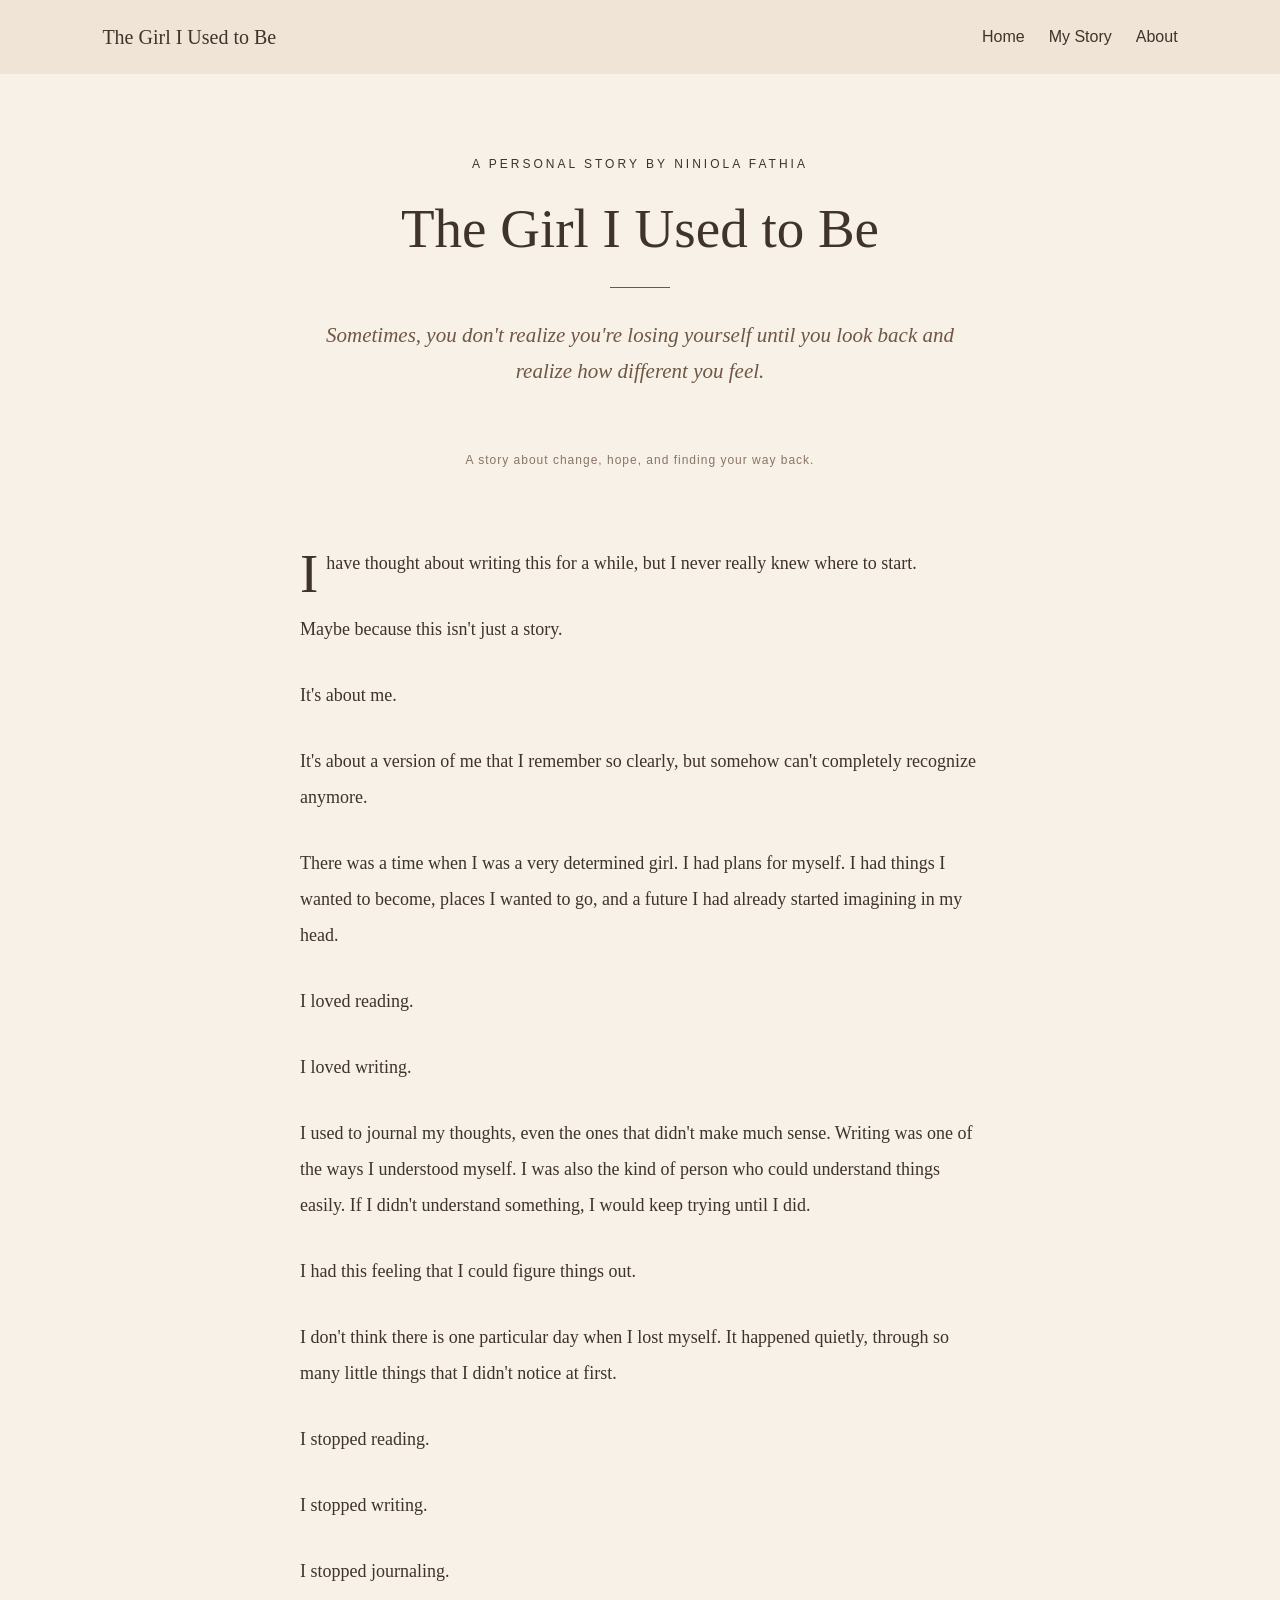
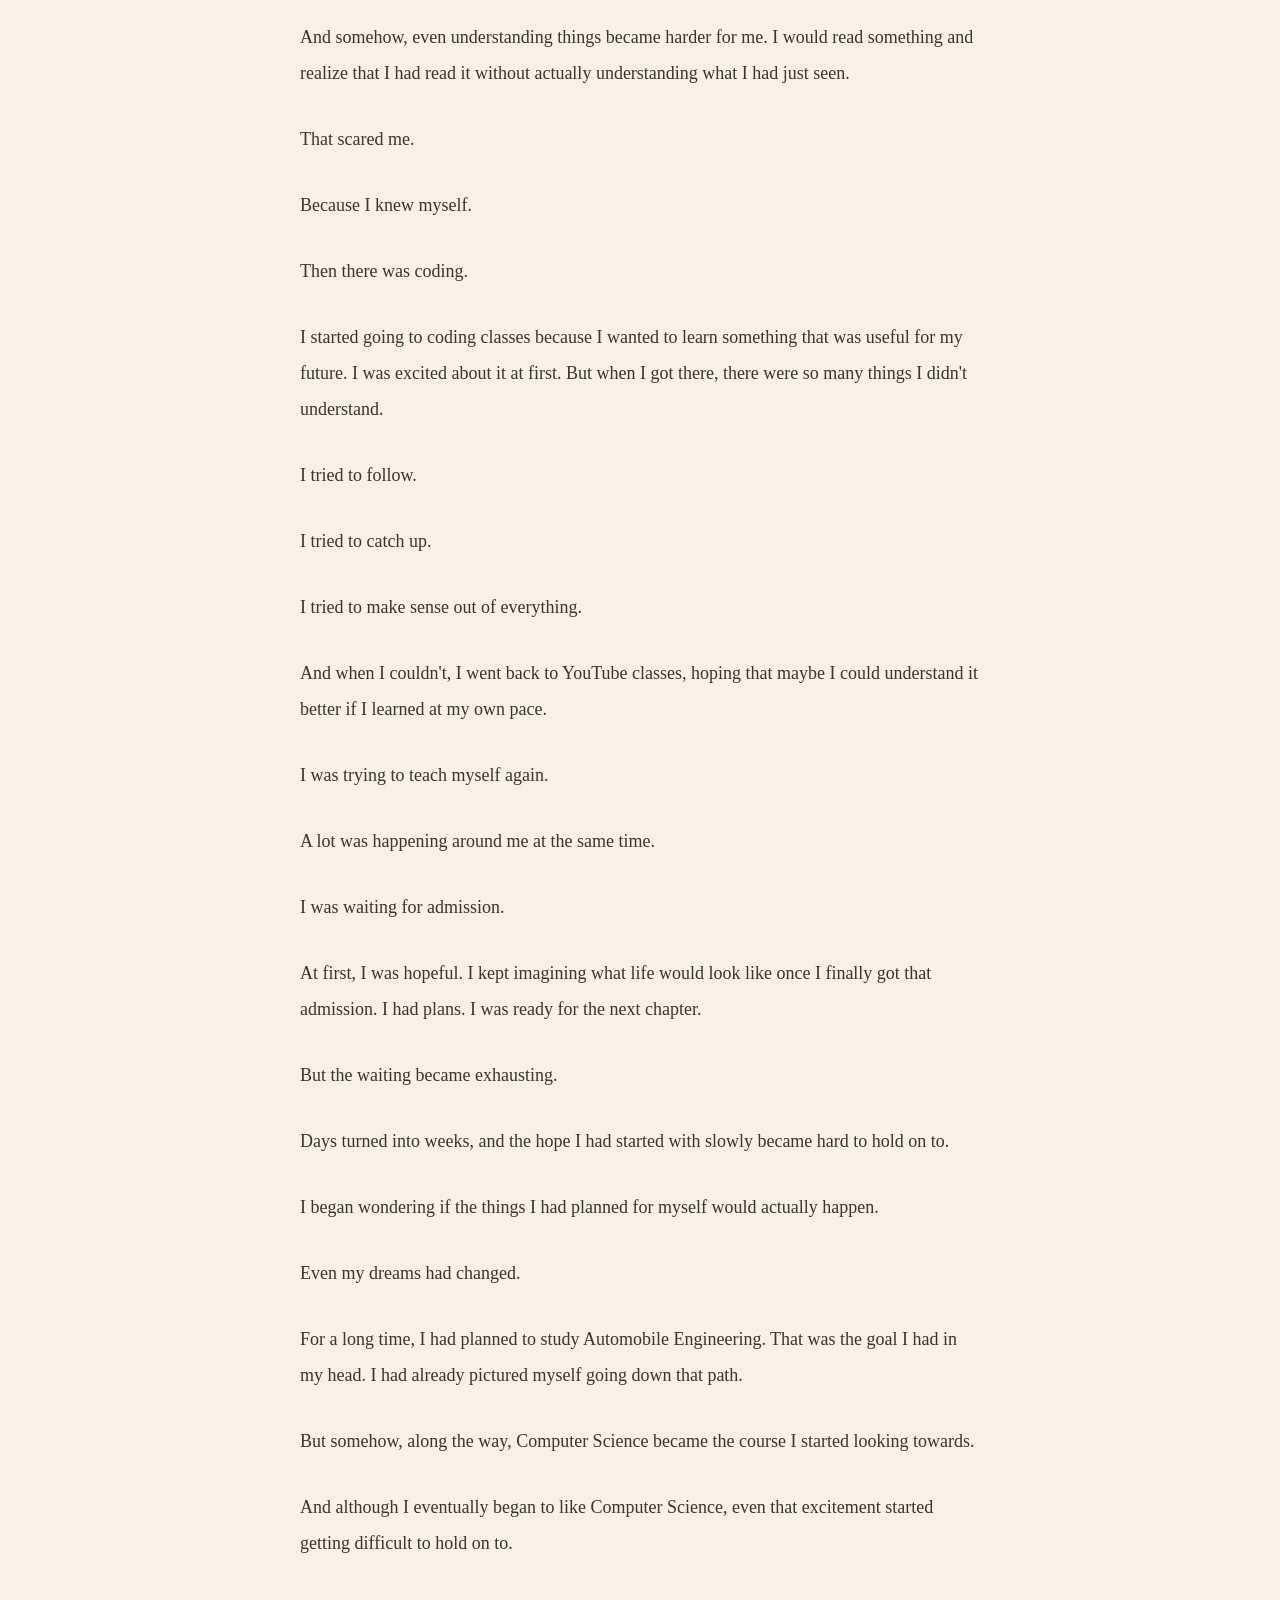
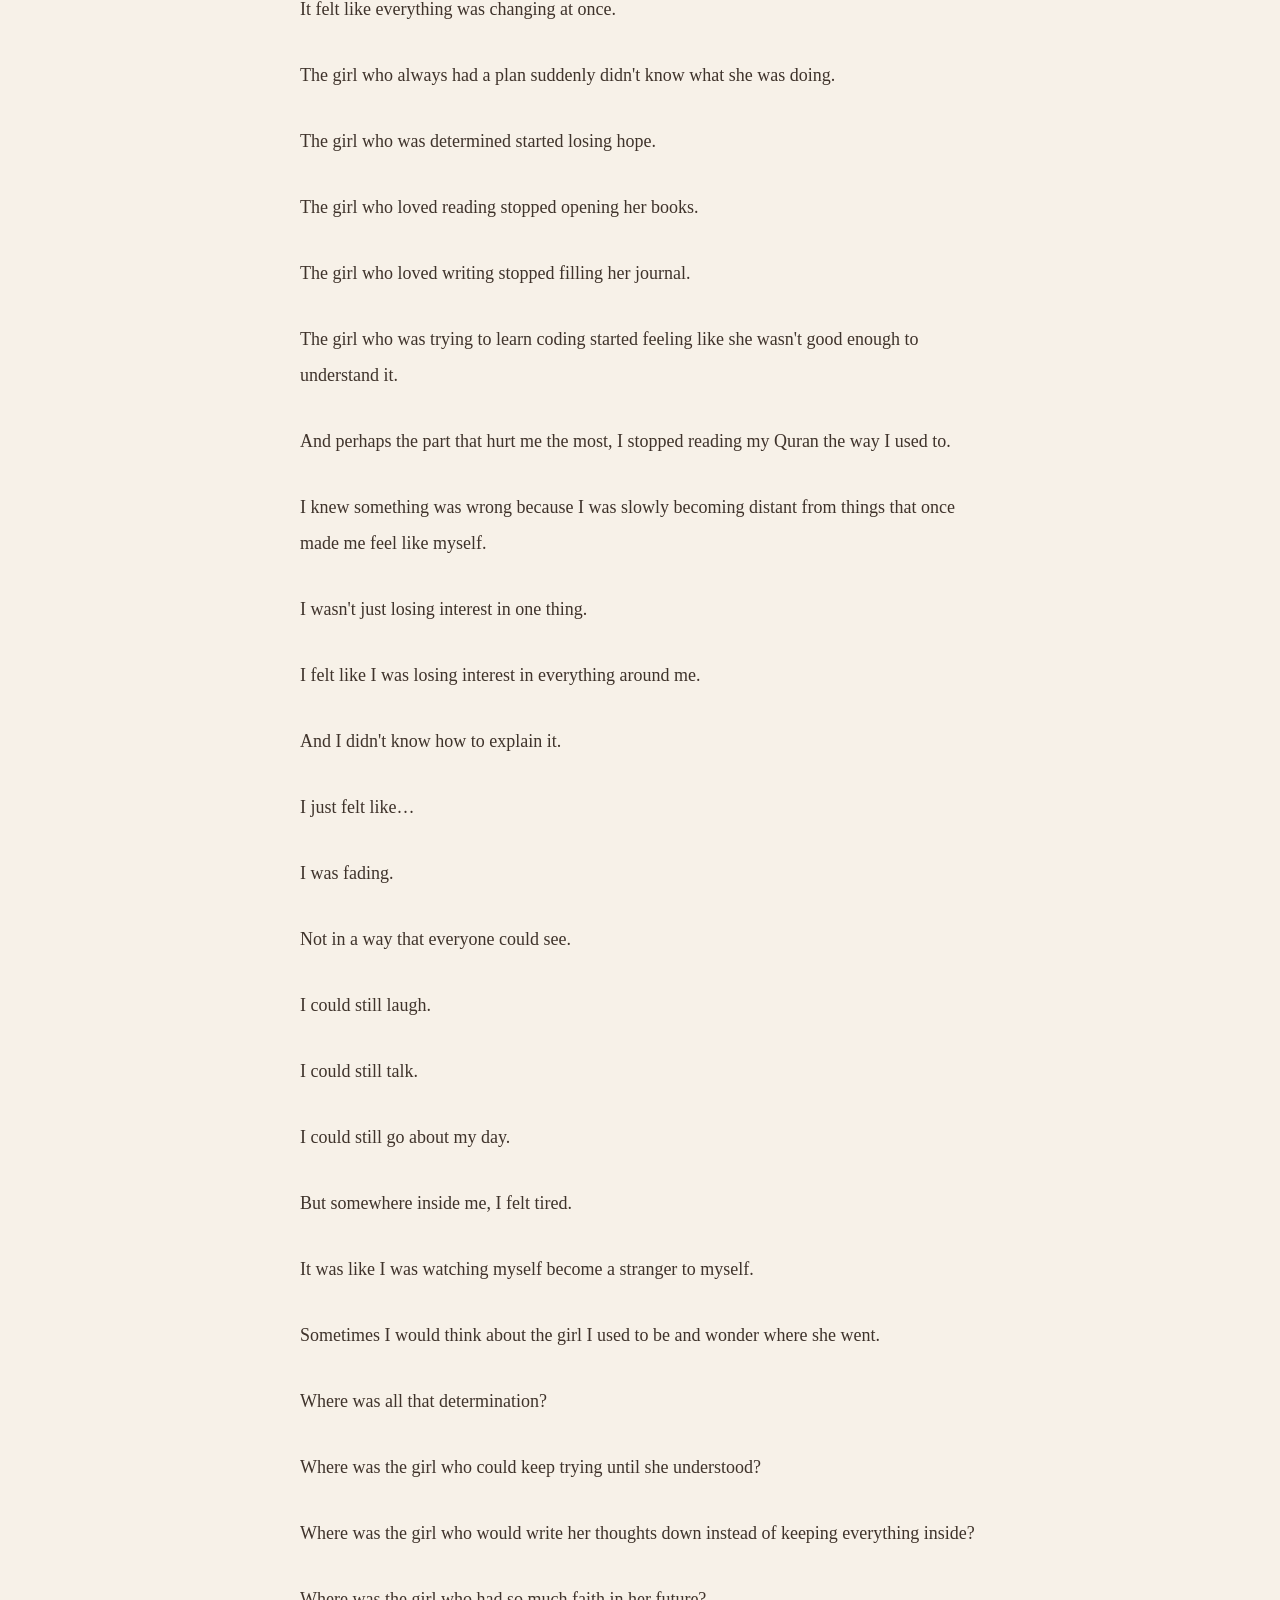
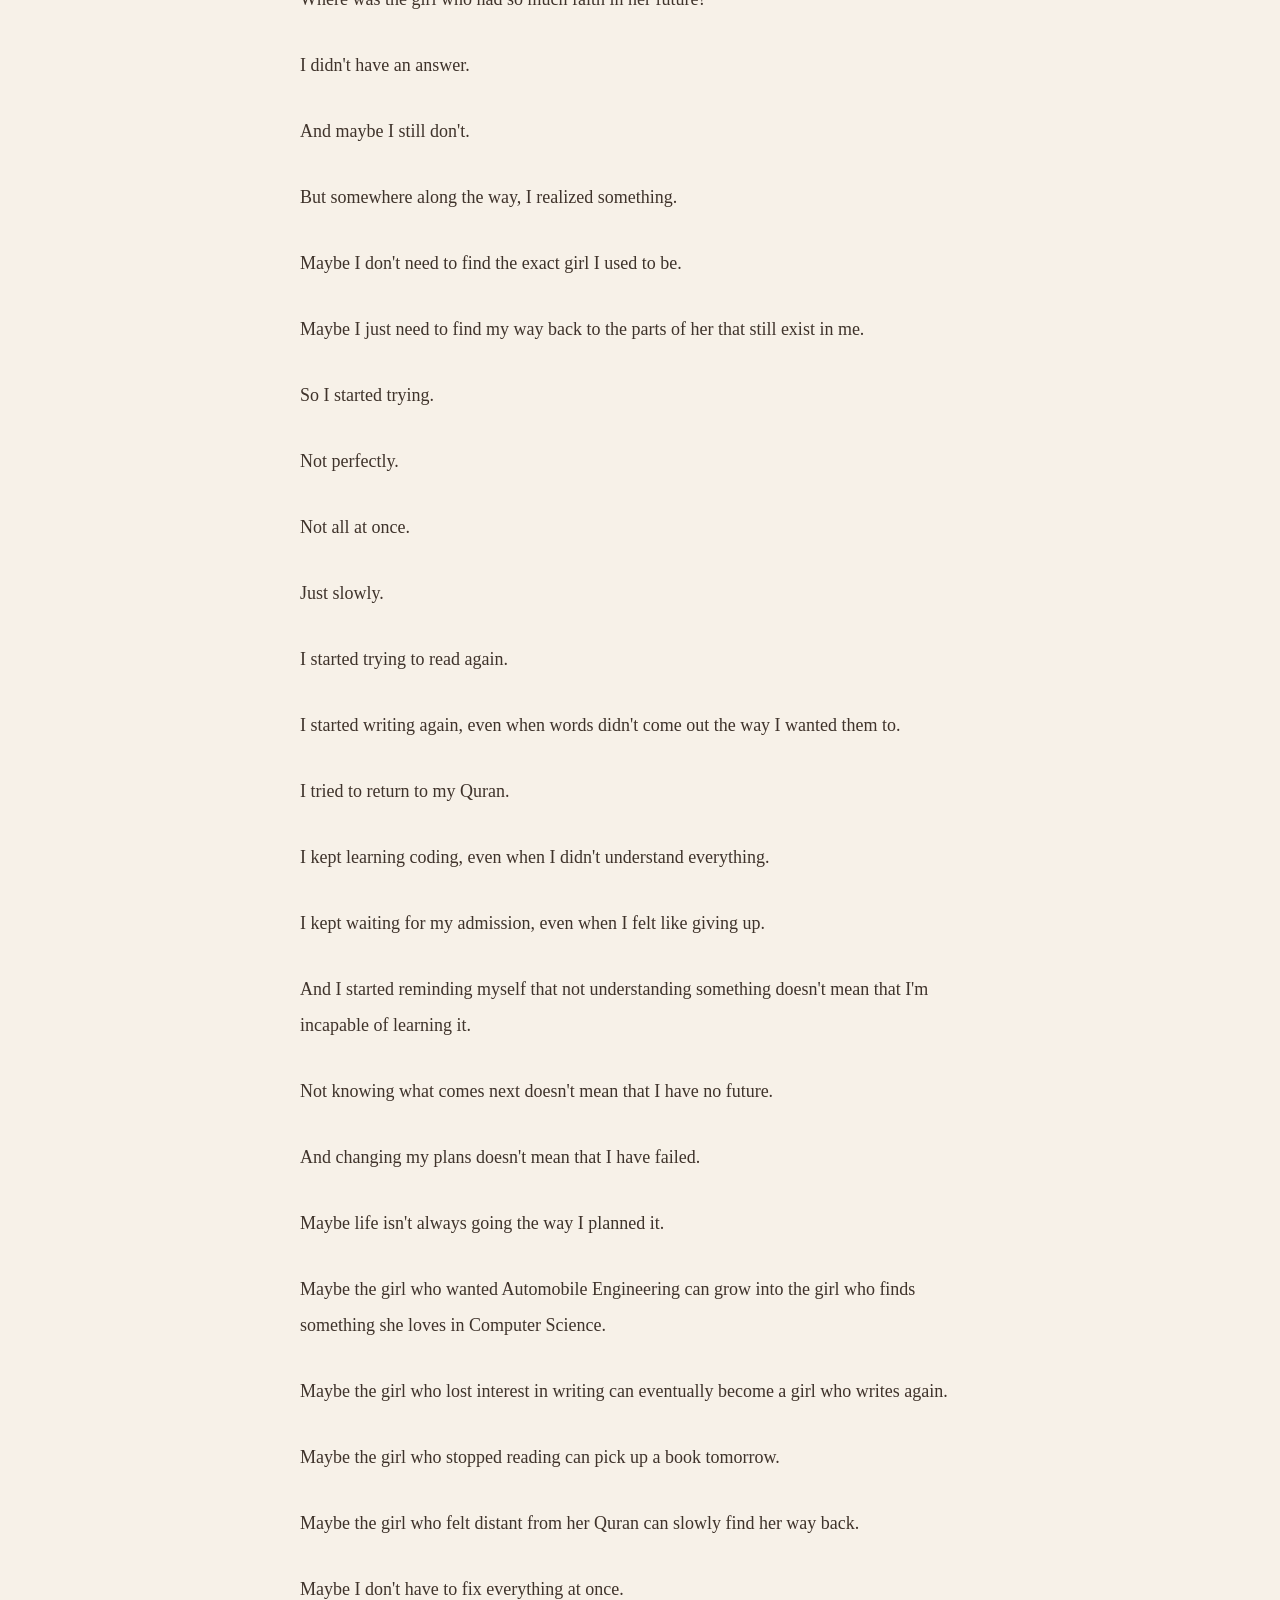
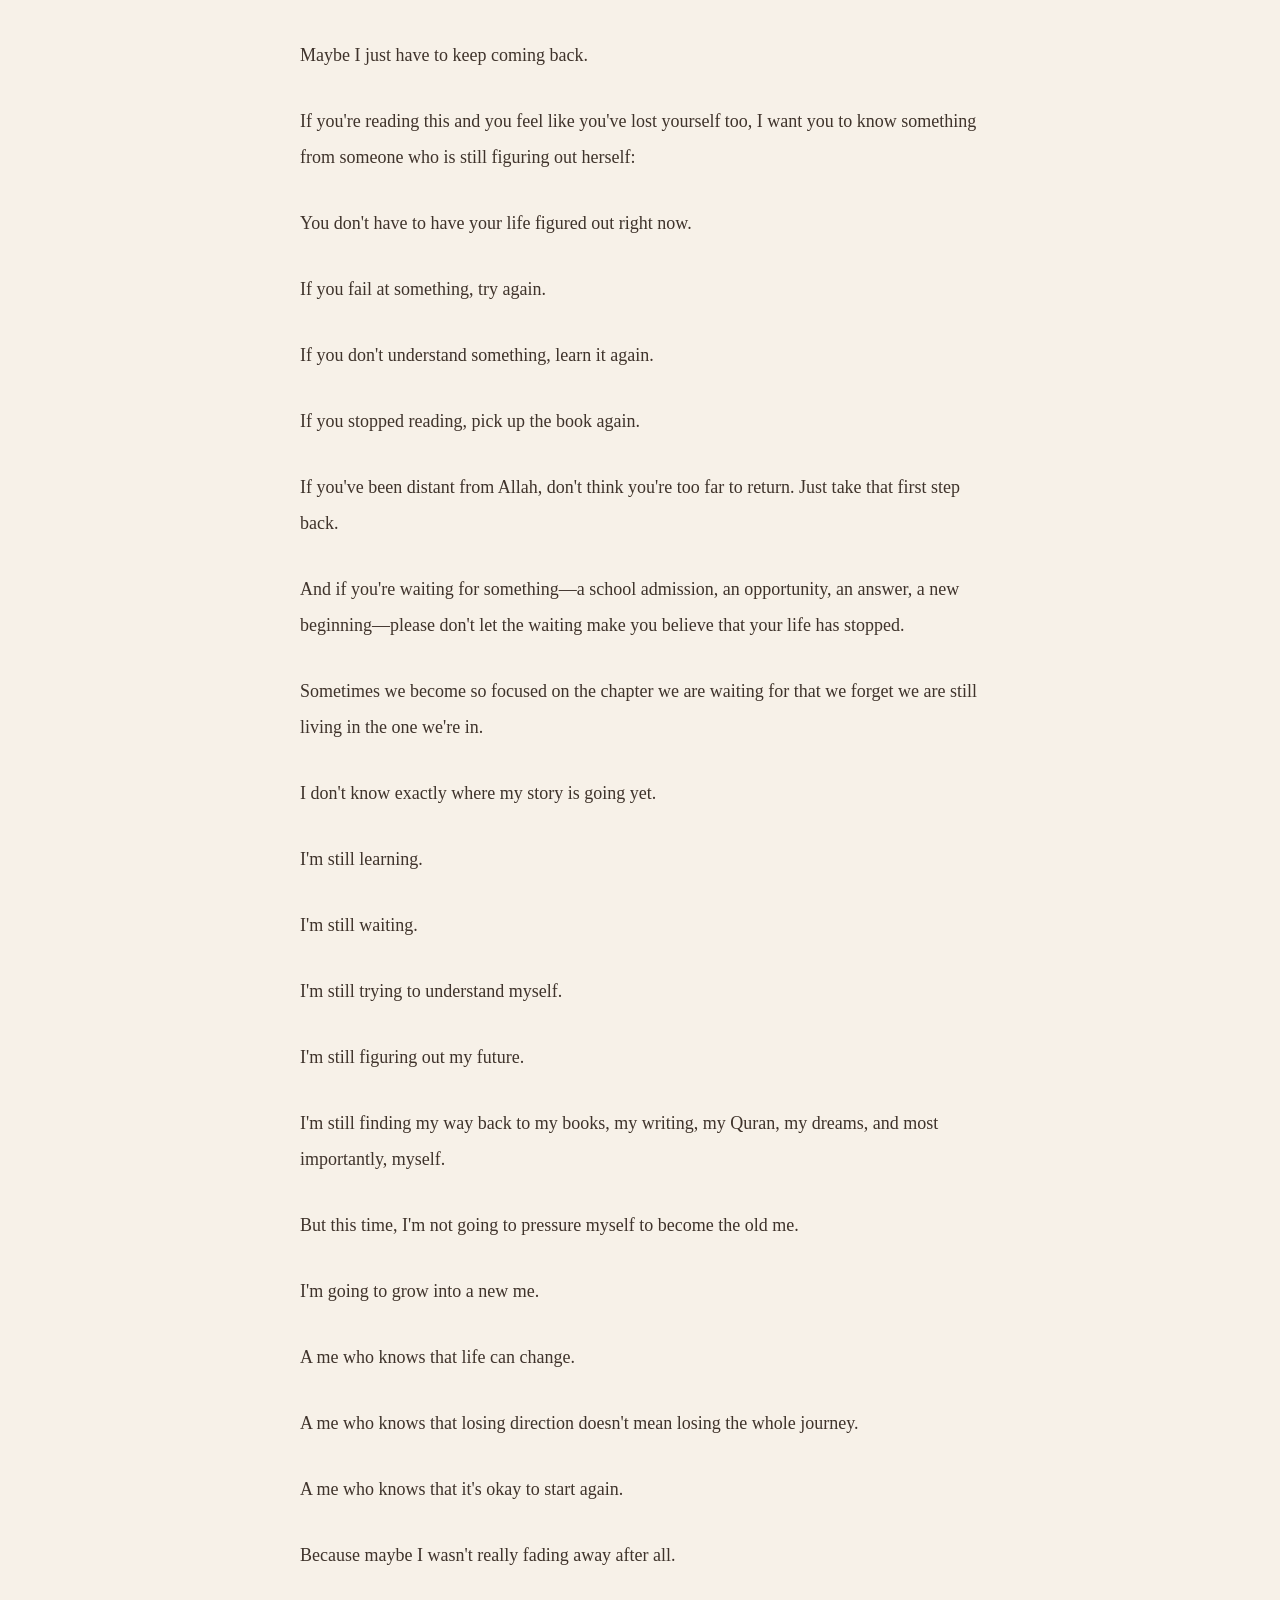
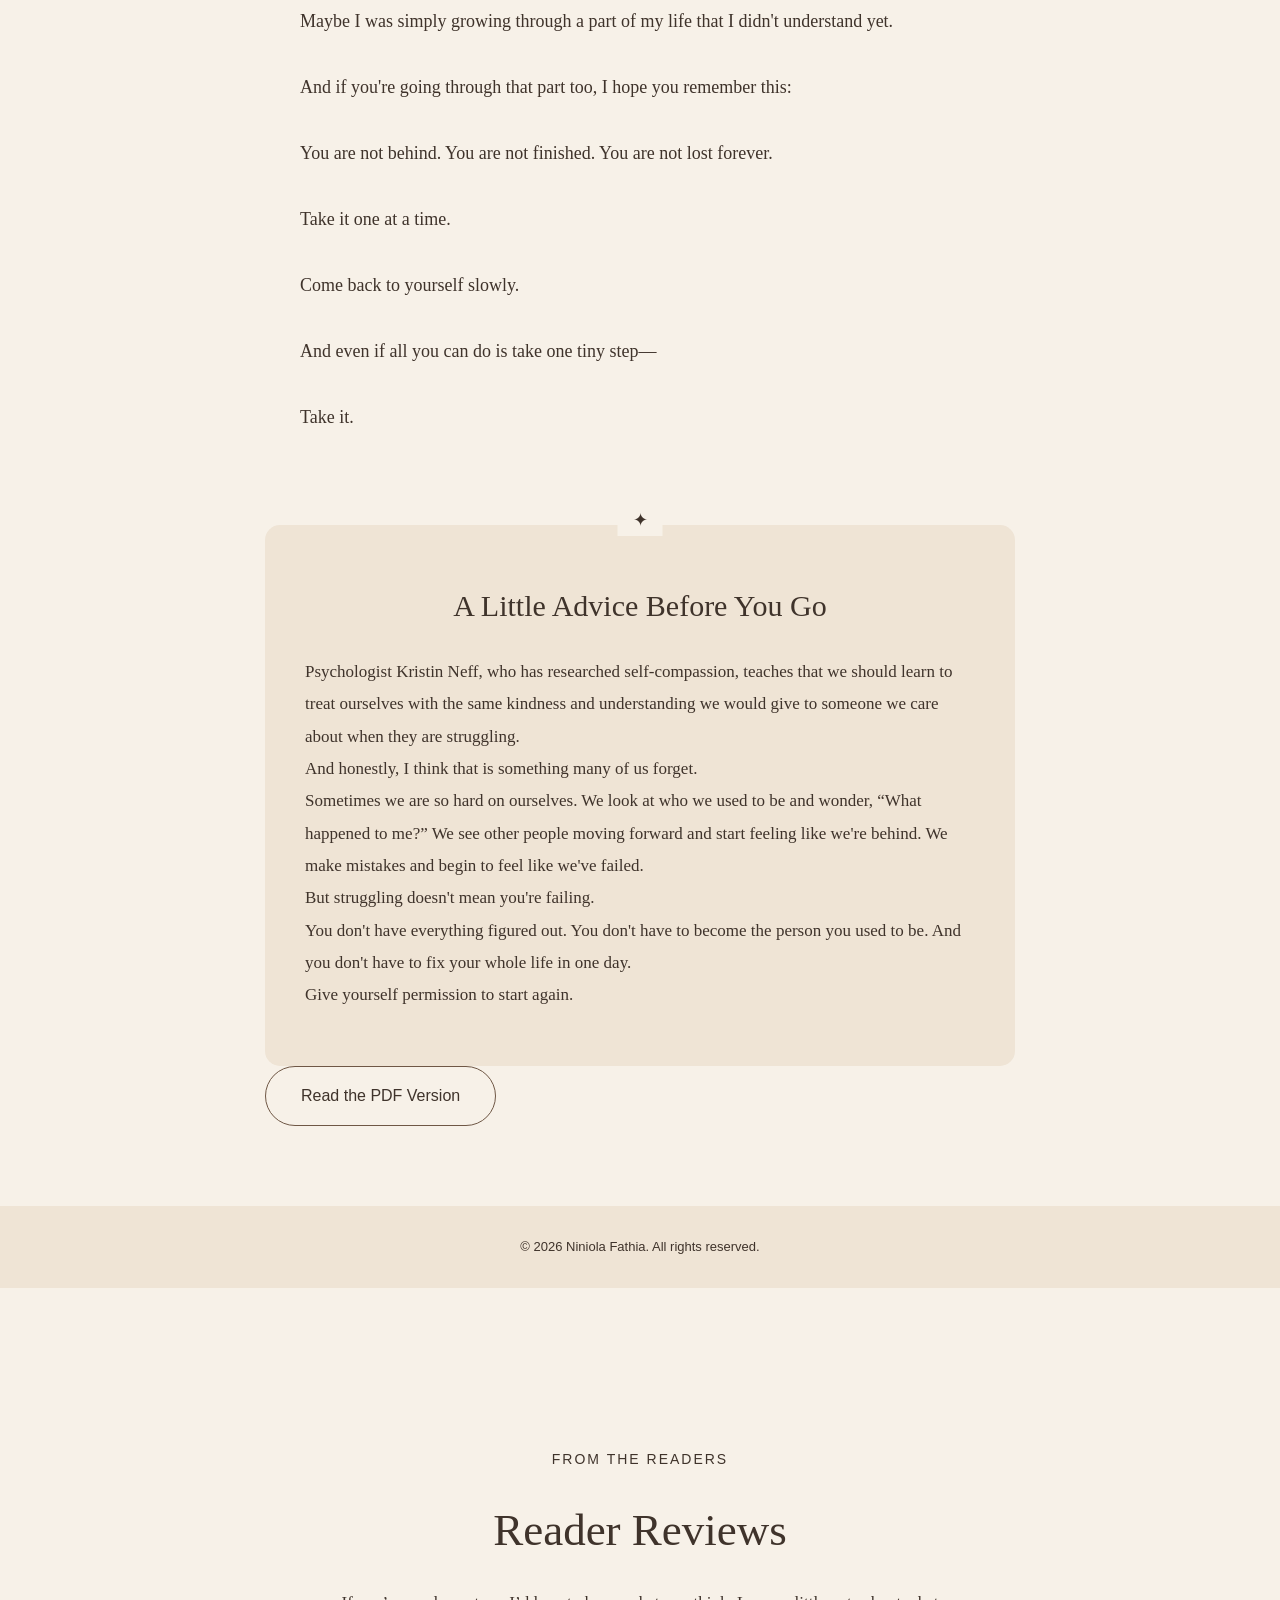
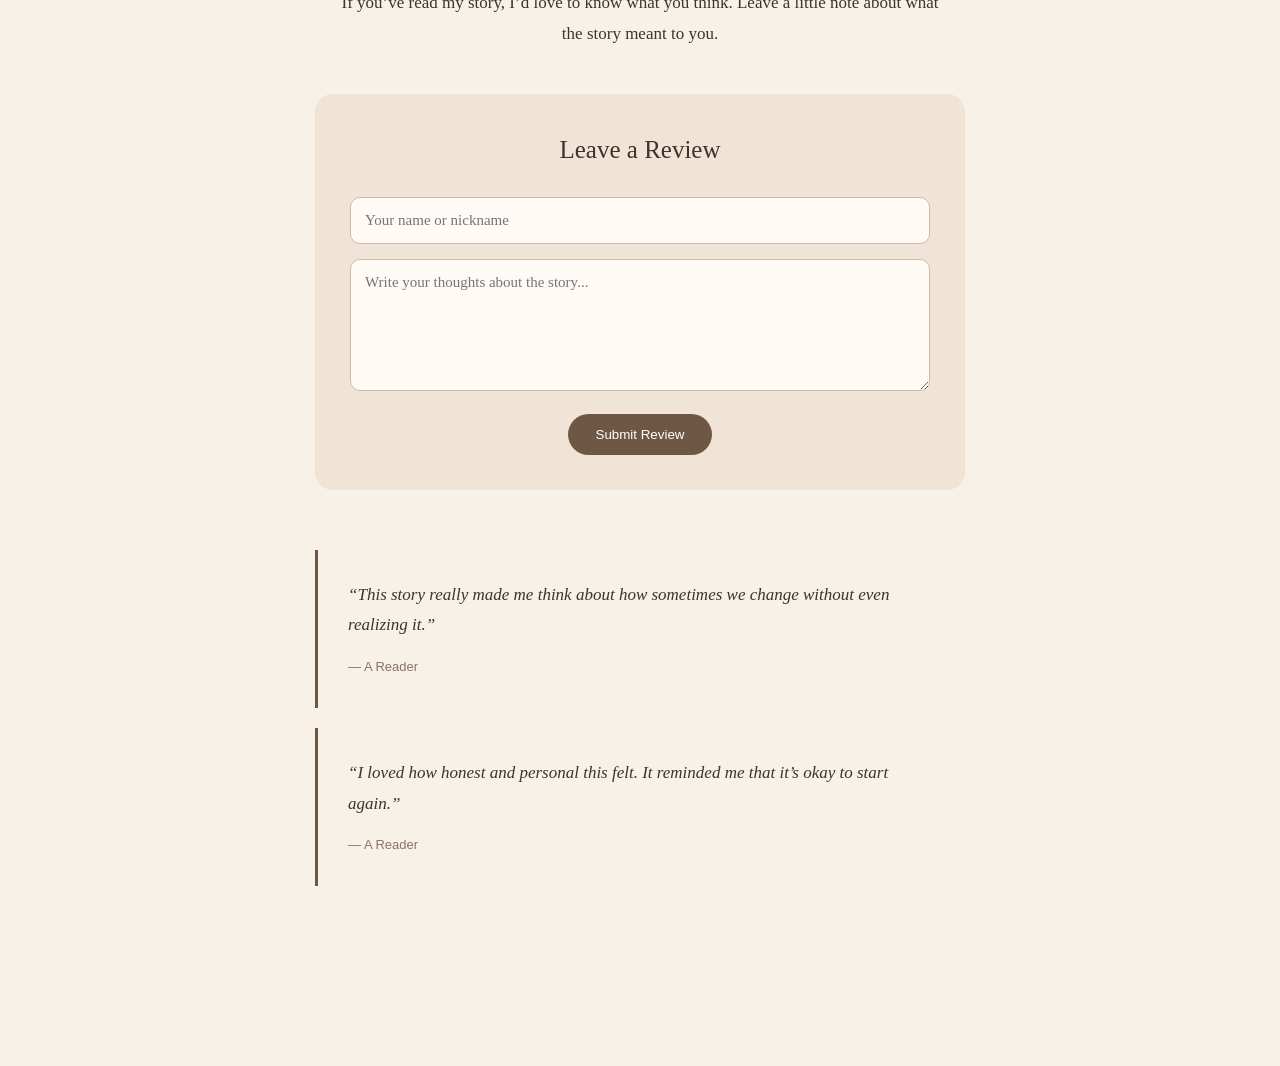
==== story.html @ 5fd6427c "Add files via upload" ====
<!DOCTYPE html>
<html lang="en">
<head>
    <meta charset="UTF-8">
    <meta name="viewport" content="width=device-width, initial-scale=1.0">

    <title>The Girl I Used to Be | Niniola Fathia</title>

    <link rel="stylesheet" href="style.css">
</head>

<body>

    <header>
        <nav>
            <h2>The Girl I Used to Be</h2>

            <div>
                <a href="index.html">Home</a>
                <a href="story.html">My Story</a>
                <a href="about.html">About</a>
            </div>
        </nav>
    </header>

    <main>

        <article class="story">

       <div class="story-header">

    <p class="small-text">A PERSONAL STORY BY NINIOLA FATHIA</p>

    <h1>The Girl I Used to Be</h1>

    <div class="story-line"></div>

    <p class="story-intro">
        Sometimes, you don't realize you're losing yourself
        until you look back and realize how different you feel.
    </p>

    <p class="reading-time">A story about change, hope, and finding your way back.</p>

</div>

            <!-- YOUR STORY WILL GO HERE -->
             <section class="story-content">

    <p>I have thought about writing this for a while, but I never really knew where to start.</p>

    <p>Maybe because this isn't just a story.</p>

    <p>It's about me.</p>

    <p>It's about a version of me that I remember so clearly, but somehow can't completely recognize anymore.</p>

    <p>There was a time when I was a very determined girl. I had plans for myself. I had things I wanted to become, places I wanted to go, and a future I had already started imagining in my head.</p>

    <p>I loved reading.</p>

    <p>I loved writing.</p>

    <p>I used to journal my thoughts, even the ones that didn't make much sense. Writing was one of the ways I understood myself. I was also the kind of person who could understand things easily. If I didn't understand something, I would keep trying until I did.</p>

    <p>I had this feeling that I could figure things out.</p>

    <p>I don't think there is one particular day when I lost myself. It happened quietly, through so many little things that I didn't notice at first.</p>

    <p>I stopped reading.</p>

    <p>I stopped writing.</p>

    <p>I stopped journaling.</p>

    <p>And somehow, even understanding things became harder for me. I would read something and realize that I had read it without actually understanding what I had just seen.</p>

    <p>That scared me.</p>

    <p>Because I knew myself.</p>

    <p>Then there was coding.</p>

    <p>I started going to coding classes because I wanted to learn something that was useful for my future. I was excited about it at first. But when I got there, there were so many things I didn't understand.</p>

    <p>I tried to follow.</p>

    <p>I tried to catch up.</p>

    <p>I tried to make sense out of everything.</p>

    <p>And when I couldn't, I went back to YouTube classes, hoping that maybe I could understand it better if I learned at my own pace.</p>

    <p>I was trying to teach myself again.</p>

    <p>A lot was happening around me at the same time.</p>

    <p>I was waiting for admission.</p>

    <p>At first, I was hopeful. I kept imagining what life would look like once I finally got that admission. I had plans. I was ready for the next chapter.</p>

    <p>But the waiting became exhausting.</p>

    <p>Days turned into weeks, and the hope I had started with slowly became hard to hold on to.</p>

    <p>I began wondering if the things I had planned for myself would actually happen.</p>

    <p>Even my dreams had changed.</p>

    <p>For a long time, I had planned to study Automobile Engineering. That was the goal I had in my head. I had already pictured myself going down that path.</p>

    <p>But somehow, along the way, Computer Science became the course I started looking towards.</p>

    <p>And although I eventually began to like Computer Science, even that excitement started getting difficult to hold on to.</p>

    <p>It felt like everything was changing at once.</p>

    <p>The girl who always had a plan suddenly didn't know what she was doing.</p>

    <p>The girl who was determined started losing hope.</p>

    <p>The girl who loved reading stopped opening her books.</p>

    <p>The girl who loved writing stopped filling her journal.</p>

    <p>The girl who was trying to learn coding started feeling like she wasn't good enough to understand it.</p>

    <p>And perhaps the part that hurt me the most, I stopped reading my Quran the way I used to.</p>

    <p>I knew something was wrong because I was slowly becoming distant from things that once made me feel like myself.</p>

    <p>I wasn't just losing interest in one thing.</p>

    <p>I felt like I was losing interest in everything around me.</p>

    <p>And I didn't know how to explain it.</p>

    <p>I just felt like…</p>

    <p>I was fading.</p>

    <p>Not in a way that everyone could see.</p>

    <p>I could still laugh.</p>

    <p>I could still talk.</p>

    <p>I could still go about my day.</p>

    <p>But somewhere inside me, I felt tired.</p>

    <p>It was like I was watching myself become a stranger to myself.</p>

    <p>Sometimes I would think about the girl I used to be and wonder where she went.</p>

    <p>Where was all that determination?</p>

    <p>Where was the girl who could keep trying until she understood?</p>

    <p>Where was the girl who would write her thoughts down instead of keeping everything inside?</p>

    <p>Where was the girl who had so much faith in her future?</p>

    <p>I didn't have an answer.</p>

    <p>And maybe I still don't.</p>

    <p>But somewhere along the way, I realized something.</p>

    <p>Maybe I don't need to find the exact girl I used to be.</p>

    <p>Maybe I just need to find my way back to the parts of her that still exist in me.</p>

    <p>So I started trying.</p>

    <p>Not perfectly.</p>

    <p>Not all at once.</p>

    <p>Just slowly.</p>

    <p>I started trying to read again.</p>

    <p>I started writing again, even when words didn't come out the way I wanted them to.</p>

    <p>I tried to return to my Quran.</p>

    <p>I kept learning coding, even when I didn't understand everything.</p>

    <p>I kept waiting for my admission, even when I felt like giving up.</p>

    <p>And I started reminding myself that not understanding something doesn't mean that I'm incapable of learning it.</p>

    <p>Not knowing what comes next doesn't mean that I have no future.</p>

    <p>And changing my plans doesn't mean that I have failed.</p>

    <p>Maybe life isn't always going the way I planned it.</p>

    <p>Maybe the girl who wanted Automobile Engineering can grow into the girl who finds something she loves in Computer Science.</p>

    <p>Maybe the girl who lost interest in writing can eventually become a girl who writes again.</p>

    <p>Maybe the girl who stopped reading can pick up a book tomorrow.</p>

    <p>Maybe the girl who felt distant from her Quran can slowly find her way back.</p>

    <p>Maybe I don't have to fix everything at once.</p>

    <p>Maybe I just have to keep coming back.</p>

    <p>If you're reading this and you feel like you've lost yourself too, I want you to know something from someone who is still figuring out herself:</p>

    <p>You don't have to have your life figured out right now.</p>

    <p>If you fail at something, try again.</p>

    <p>If you don't understand something, learn it again.</p>

    <p>If you stopped reading, pick up the book again.</p>

    <p>If you've been distant from Allah, don't think you're too far to return. Just take that first step back.</p>

    <p>And if you're waiting for something—a school admission, an opportunity, an answer, a new beginning—please don't let the waiting make you believe that your life has stopped.</p>

    <p>Sometimes we become so focused on the chapter we are waiting for that we forget we are still living in the one we're in.</p>

    <p>I don't know exactly where my story is going yet.</p>

    <p>I'm still learning.</p>

    <p>I'm still waiting.</p>

    <p>I'm still trying to understand myself.</p>

    <p>I'm still figuring out my future.</p>

    <p>I'm still finding my way back to my books, my writing, my Quran, my dreams, and most importantly, myself.</p>

    <p>But this time, I'm not going to pressure myself to become the old me.</p>

    <p>I'm going to grow into a new me.</p>

    <p>A me who knows that life can change.</p>

    <p>A me who knows that losing direction doesn't mean losing the whole journey.</p>

    <p>A me who knows that it's okay to start again.</p>

    <p>Because maybe I wasn't really fading away after all.</p>

    <p>Maybe I was simply growing through a part of my life that I didn't understand yet.</p>

    <p>And if you're going through that part too, I hope you remember this:</p>

    <p>You are not behind. You are not finished. You are not lost forever.</p>

    <p>Take it one at a time.</p>

    <p>Come back to yourself slowly.</p>

    <p>And even if all you can do is take one tiny step—</p>

    <p>Take it.</p>

</section>

<div class="story-ending">
    <h2>A Little Advice Before You Go</h2>

    <p>Psychologist Kristin Neff, who has researched self-compassion, teaches that we should learn to treat ourselves with the same kindness and understanding we would give to someone we care about when they are struggling.</p>

    <p>And honestly, I think that is something many of us forget.</p>

    <p>Sometimes we are so hard on ourselves. We look at who we used to be and wonder, “What happened to me?” We see other people moving forward and start feeling like we're behind. We make mistakes and begin to feel like we've failed.</p>

    <p>But struggling doesn't mean you're failing.</p>

    <p>You don't have everything figured out. You don't have to become the person you used to be. And you don't have to fix your whole life in one day.</p>

    <p>Give yourself permission to start again.</p>

</div>
<a href="The_Girl_I_Used_to_Be_Niniola_Fathia.pdf"
           class="begin-button"
           target="_blank">
            Read the PDF Version
        </a>
        </article>

    </main>

    <footer>
        <p>© 2026 Niniola Fathia. All rights reserved.</p>
    </footer>
<section class="reviews">
    <p class="small-text">FROM THE READERS</p>

    <h2>Reader Reviews</h2>

    <p class="reviews-intro">
        If you’ve read my story, I’d love to know what you think.
        Leave a little note about what the story meant to you.
    </p>

    <div class="review-form">
        <h3>Leave a Review</h3>

        <input
            type="text"
            placeholder="Your name or nickname"
            required
        >

        <textarea
            placeholder="Write your thoughts about the story..."
            rows="6"
            required
        ></textarea>

        <button type="submit">Submit Review</button>
    </div>

    <div class="review-list">

        <div class="review-card">
            <p class="review-text">
                “This story really made me think about how sometimes
                we change without even realizing it.”
            </p>
            <p class="review-name">— A Reader</p>
        </div>

        <div class="review-card">
            <p class="review-text">
                “I loved how honest and personal this felt.
                It reminded me that it’s okay to start again.”
            </p>
            <p class="review-name">— A Reader</p>
        </div>

    </div>
</section>
</body>
</html>
---- style.css ----
/* General page styling */

* {
    margin: 0;
    padding: 0;
    box-sizing: border-box;
}

body {
    font-family: Georgia, "Times New Roman", serif;
    background: #f7f1e8;
    color: #3f332b;
    line-height: 1.7;
}

/* Navigation */

header {
    background: #efe4d5;
    padding: 20px 8%;
}

nav {
    display: flex;
    justify-content: space-between;
    align-items: center;
    gap: 20px;
}

nav h2 {
    font-size: 20px;
    font-weight: normal;
}

nav a {
    color: #3f332b;
    text-decoration: none;
    margin-left: 20px;
    font-family: Arial, sans-serif;
}

nav a:hover {
    text-decoration: underline;
}

/* Hero section */

.hero {
    min-height: 75vh;
    display: flex;
    flex-direction: column;
    justify-content: center;
    align-items: center;
    text-align: center;
    padding: 60px 20px;
}

.small-text {
    font-family: Arial, sans-serif;
    font-size: 14px;
    letter-spacing: 2px;
    margin-bottom: 20px;
}

.hero h1 {
    font-size: clamp(45px, 8vw, 90px);
    font-weight: normal;
    line-height: 1.1;
    margin-bottom: 25px;
}

.intro {
    max-width: 600px;
    font-size: 20px;
    margin-bottom: 35px;
}

/* Read button */

.read-button {
    display: inline-block;
    background: #6f5745;
    color: white;
    padding: 14px 30px;
    border-radius: 30px;
    text-decoration: none;
    font-family: Arial, sans-serif;
    transition: 0.3s;
}

.read-button:hover {
    transform: translateY(-3px);
    background: #4f3d31;
}

/* Welcome section */

.welcome {
    max-width: 750px;
    margin: 0 auto;
    padding: 70px 25px;
    text-align: center;
}

.welcome h2 {
    font-size: 32px;
    font-weight: normal;
    margin-bottom: 25px;
}

.welcome p {
    margin-bottom: 20px;
    font-size: 17px;
}

/* Footer */

footer {
    text-align: center;
    padding: 30px;
    background: #efe4d5;
    font-family: Arial, sans-serif;
    font-size: 13px;
}

/* Mobile phone */

@media (max-width: 700px) {

    nav {
        flex-direction: column;
    }

    nav a {
        margin: 0 8px;
        font-size: 14px;
    }

    .hero {
        min-height: 70vh;
    }

    .hero h1 {
        font-size: 50px;
    }

    .intro {
        font-size: 17px;
    }
}
/* Story page */

.story {
    max-width: 800px;
    margin: 0 auto;
    padding: 80px 25px;
}

.story h1 {
    text-align: center;
    font-size: 55px;
    font-weight: normal;
    line-height: 1.2;
    margin: 20px 0 30px;
}

.story > .small-text {
    text-align: center;
}

.story-intro {
    max-width: 650px;
    margin: 0 auto 60px;
    text-align: center;
    font-size: 21px;
    font-style: italic;
    color: #6f5745;
}

.story-content {
    max-width: 700px;
    margin: 0 auto;
}

.story-content p {
    font-size: 18px;
    line-height: 2;
    margin-bottom: 28px;
}

.story-ending {
    margin-top: 70px;
    padding: 45px 35px;
    background: #efe4d5;
    border-radius: 15px;
}

.story-ending h2 {
    font-size: 30px;
    font-weight: normal;
    margin-bottom: 25px;
}

.story-ending p {
    font-size: 17px;
    line-height: 1.9;
}

/* Story page on smaller screens */

@media (max-width: 700px) {

    .story {
        padding: 55px 20px;
    }

    .story h1 {
        font-size: 42px;
    }

    .story-intro {
        font-size: 18px;
        margin-bottom: 45px;
    }

    .story-content p {
        font-size: 17px;
        line-height: 1.9;
    }

    .story-ending {
        padding: 30px 25px;
    }
}
/* Published-story details */

.story-header {
    text-align: center;
    margin-bottom: 75px;
}

.story-header .small-text {
    margin-bottom: 22px;
    letter-spacing: 3px;
    font-size: 12px;
}

.story-header h1 {
    margin-bottom: 25px;
}

.story-line {
    width: 60px;
    height: 1px;
    background: #6f5745;
    margin: 0 auto 30px;
}

.reading-time {
    font-family: Arial, sans-serif;
    font-size: 12px;
    letter-spacing: 1px;
    color: #8a7565;
    margin-top: 25px;
}

/* Make the first paragraph feel like the beginning of a real story */

.story-content p:first-child::first-letter {
    font-size: 55px;
    float: left;
    line-height: 0.8;
    padding-right: 8px;
    padding-top: 7px;
}

/* Give important short lines more breathing room */

.story-content p {
    margin-bottom: 30px;
}

/* Elegant divider before the advice section */

.story-ending {
    position: relative;
    margin-top: 90px;
    padding: 55px 40px;
}

.story-ending::before {
    content: "✦";
    position: absolute;
    top: -20px;
    left: 50%;
    transform: translateX(-50%);
    background: #f7f1e8;
    padding: 0 15px;
    font-size: 18px;
}

.story-ending h2 {
    text-align: center;
}

/* Improve the reading width */

.story-content {
    max-width: 680px;
}

/* Mobile adjustment */

@media (max-width: 700px) {

    .story-header {
        margin-bottom: 55px;
    }

    .story-header h1 {
        font-size: 42px;
    }

    .story-ending {
        padding: 40px 25px;
    }
}
/* Book cover */

.book-cover {
    min-height: 85vh;
    display: flex;
    flex-direction: column;
    justify-content: center;
    align-items: center;
    text-align: center;
    padding: 60px 25px;
    position: relative;
}

.cover-label {
    font-family: Arial, sans-serif;
    font-size: 12px;
    letter-spacing: 4px;
    margin-bottom: 30px;
}

.book-cover h1 {
    max-width: 900px;
    font-size: clamp(55px, 9vw, 105px);
    font-weight: normal;
    line-height: 1;
    margin-bottom: 30px;
}

.cover-line {
    width: 70px;
    height: 1px;
    background: #6f5745;
    margin-bottom: 25px;
}

.cover-author {
    font-family: Arial, sans-serif;
    font-size: 15px;
    letter-spacing: 2px;
}

.cover-quote {
    max-width: 500px;
    margin: 55px 0 35px;
    font-size: 19px;
    font-style: italic;
    color: #6f5745;
}

.begin-button {
    display: inline-block;
    padding: 15px 35px;
    border: 1px solid #6f5745;
    border-radius: 30px;
    color: #3f332b;
    text-decoration: none;
    font-family: Arial, sans-serif;
    transition: 0.3s;
}

.begin-button:hover {
    background: #6f5745;
    color: white;
    transform: translateY(-3px);
}

/* Mobile cover */

@media (max-width: 700px) {

    .book-cover {
        min-height: 80vh;
    }

    .book-cover h1 {
        font-size: 55px;
    }

    .cover-quote {
        font-size: 17px;
        margin-top: 45px;
    }
}
/* About page */

.about-page {
    max-width: 750px;
    min-height: 75vh;
    margin: 0 auto;
    padding: 90px 25px;
    text-align: center;
}

.about-page h1 {
    font-size: 60px;
    font-weight: normal;
    margin: 20px 0;
}

.about-line {
    width: 60px;
    height: 1px;
    background: #6f5745;
    margin: 0 auto 45px;
}

.about-text {
    max-width: 650px;
    margin: 0 auto 45px;
    text-align: left;
}

.about-text p {
    font-size: 18px;
    line-height: 2;
    margin-bottom: 25px;
}

@media (max-width: 700px) {

    .about-page {
        padding: 60px 20px;
    }

    .about-page h1 {
        font-size: 45px;
    }

    .about-text p {
        font-size: 17px;
    }
}
/* Soft entrance animation for the About page */
.about-page {
    animation: softAppear 1.2s ease-out;
}

@keyframes softAppear {
    from {
        opacity: 0;
        transform: scale(0.96);
    }

    to {
        opacity: 1;
        transform: scale(1);
    }
}
/* Soft entrance animation for the story */
.story {
    animation: storyAppear 1.2s ease-out;
}

@keyframes storyAppear {
    from {
        opacity: 0;
        transform: translateY(20px) scale(0.98);
    }

    to {
        opacity: 1;
        transform: translateY(0) scale(1);
    }
}
.reviews {
    max-width: 800px;
    margin: 90px auto;
    padding: 70px 25px;
    text-align: center;
}

.reviews h2 {
    font-size: 45px;
    font-weight: normal;
    margin: 15px 0 20px;
}

.reviews-intro {
    max-width: 600px;
    margin: 0 auto 45px;
    font-size: 17px;
    line-height: 1.8;
}

.review-form {
    max-width: 650px;
    margin: 0 auto 60px;
    padding: 35px;
    background: #efe4d5;
    border-radius: 18px;
}

.review-form h3 {
    font-size: 25px;
    font-weight: normal;
    margin-bottom: 25px;
}

.review-form input,
.review-form textarea {
    width: 100%;
    border: 1px solid #cdbbaa;
    border-radius: 10px;
    padding: 14px;
    margin-bottom: 15px;
    font-family: Georgia, "Times New Roman", serif;
    font-size: 15px;
    background: #fffaf5;
    color: #3f332b;
}

.review-form textarea {
    resize: vertical;
}

.review-form button {
    border: none;
    background: #6f5745;
    color: white;
    padding: 13px 28px;
    border-radius: 25px;
    cursor: pointer;
    font-family: Arial, sans-serif;
}

.review-form button:hover {
    background: #4f3d31;
}

.review-list {
    max-width: 650px;
    margin: 0 auto;
}

.review-card {
    text-align: left;
    padding: 30px;
    margin-bottom: 20px;
    background: #f7f1e8;
    border-left: 3px solid #6f5745;
}

.review-text {
    font-size: 17px;
    line-height: 1.8;
    font-style: italic;
    margin-bottom: 15px;
}

.review-name {
    font-family: Arial, sans-serif;
    font-size: 13px;
    color: #8a7565;
}

@media (max-width: 700px) {
    .reviews {
        padding: 55px 20px;
        margin: 60px auto;
    }

    .reviews h2 {
        font-size: 38px;
    }

    .review-form {
        padding: 25px;
    }
}
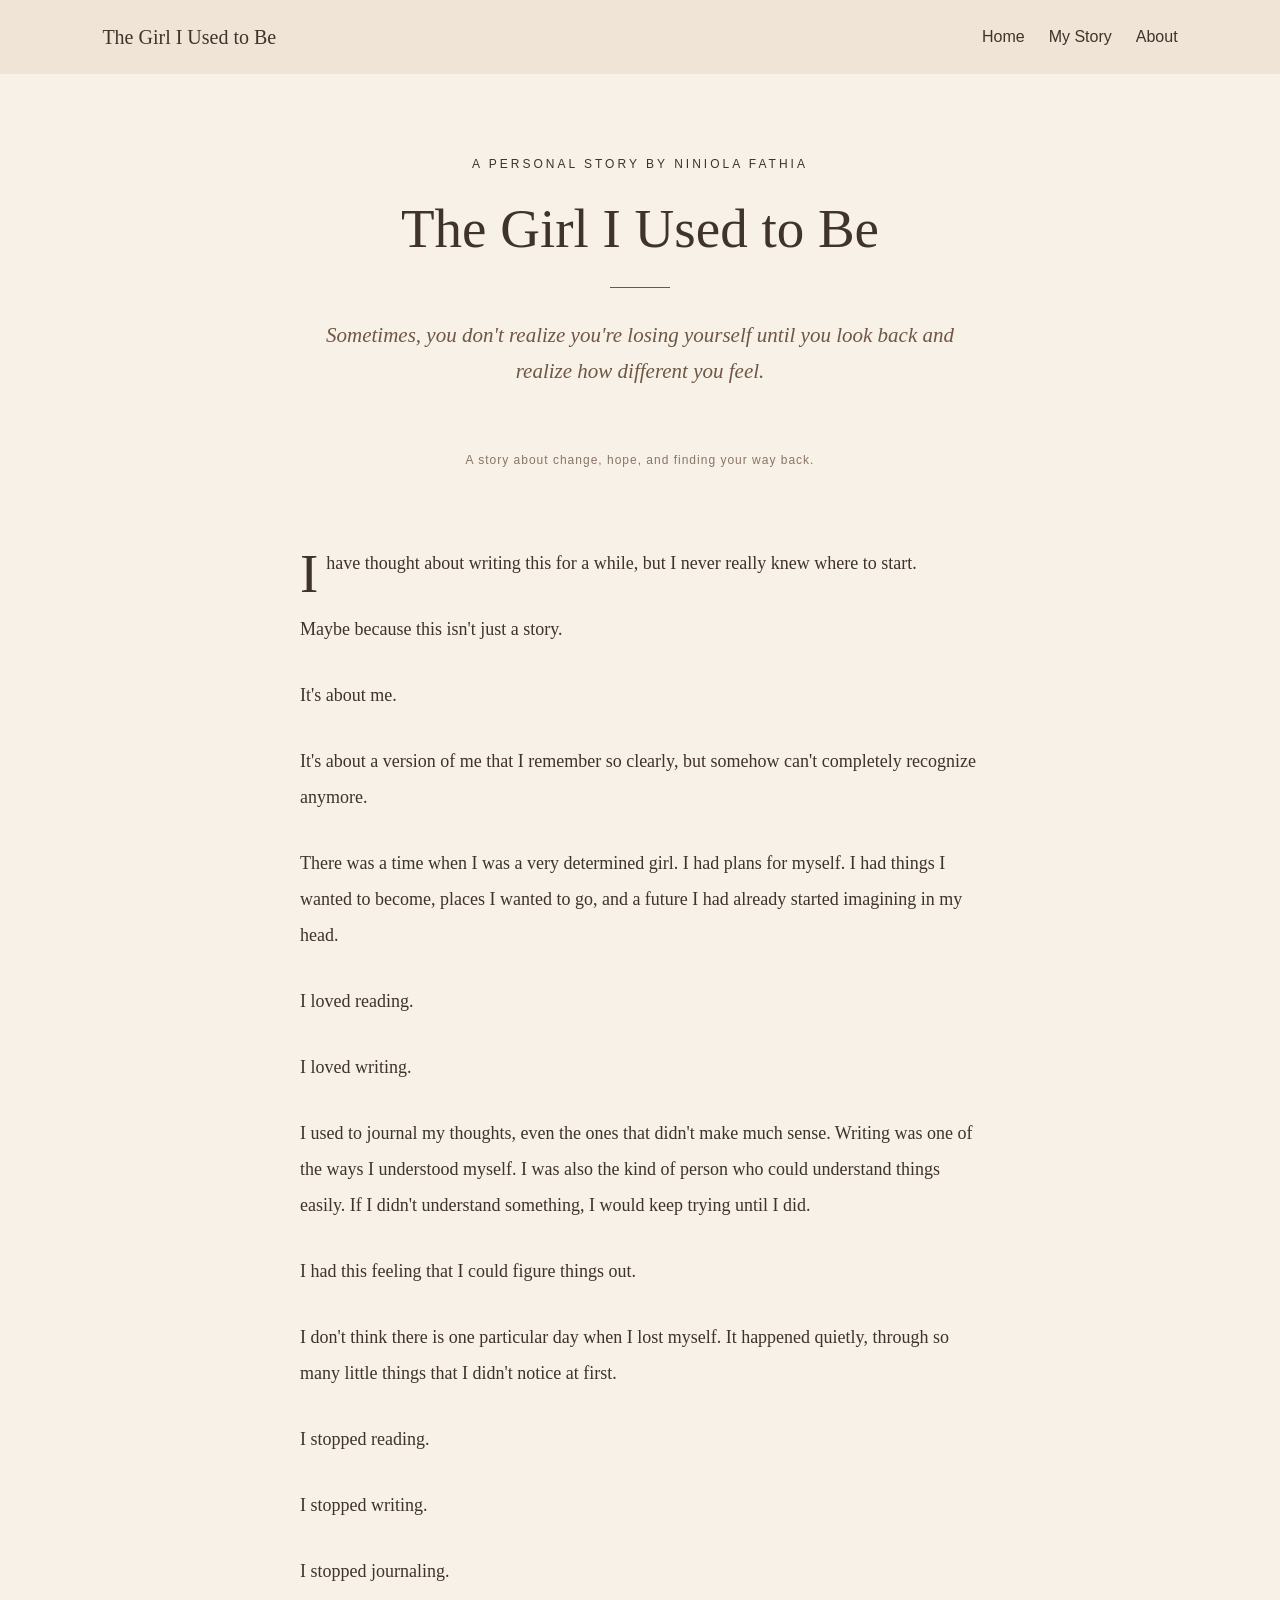
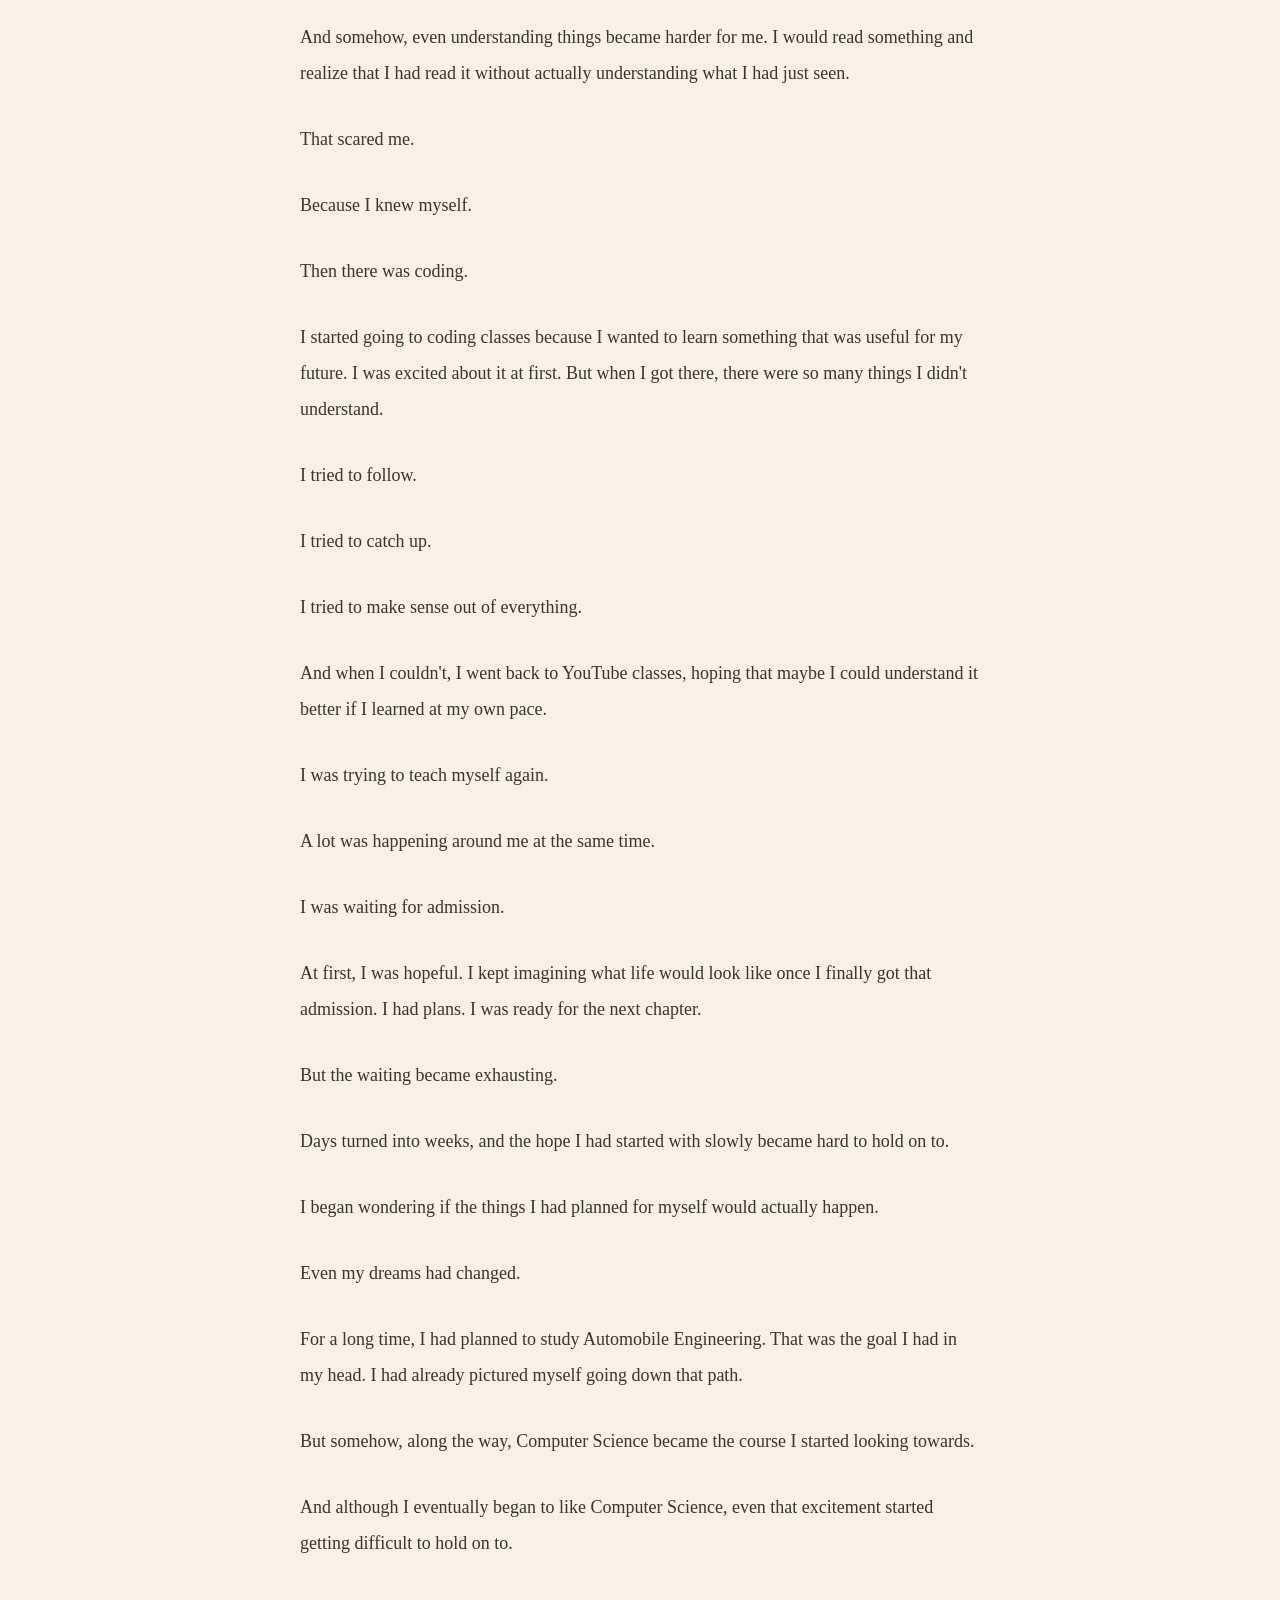
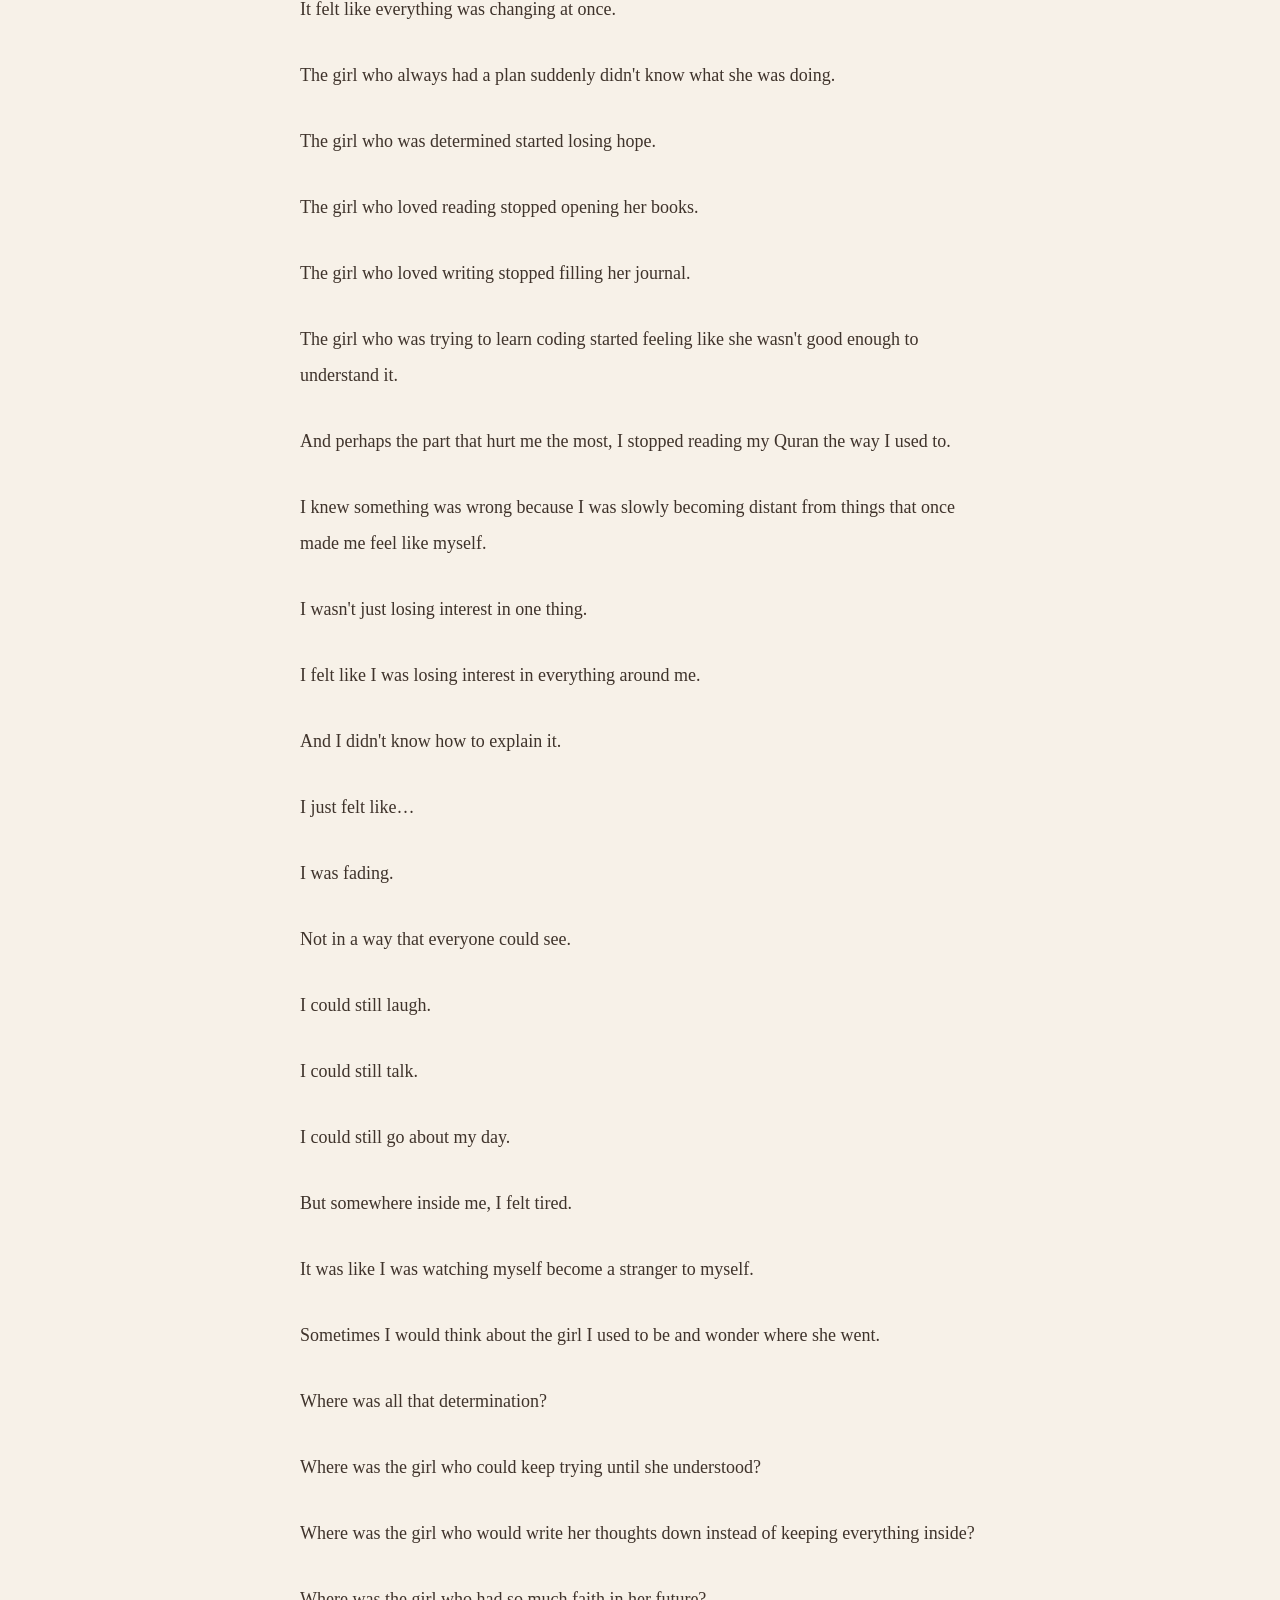
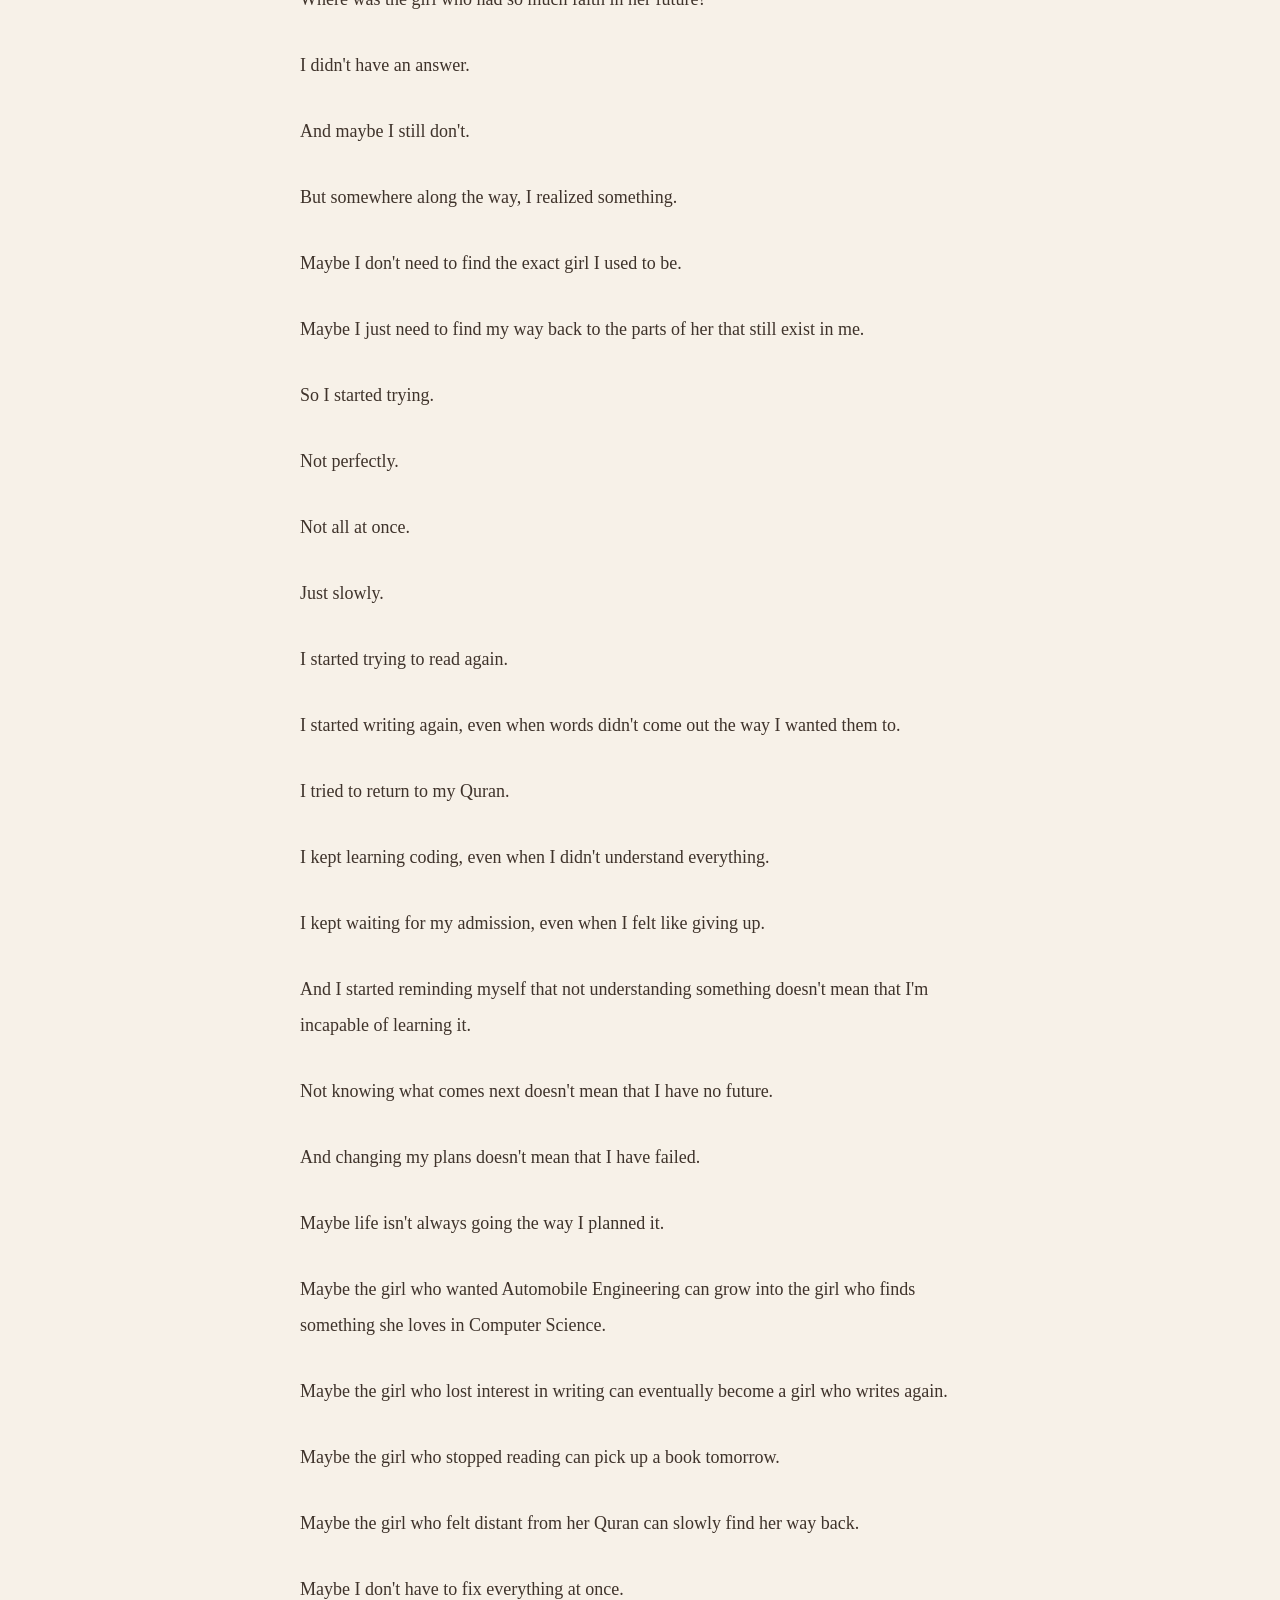
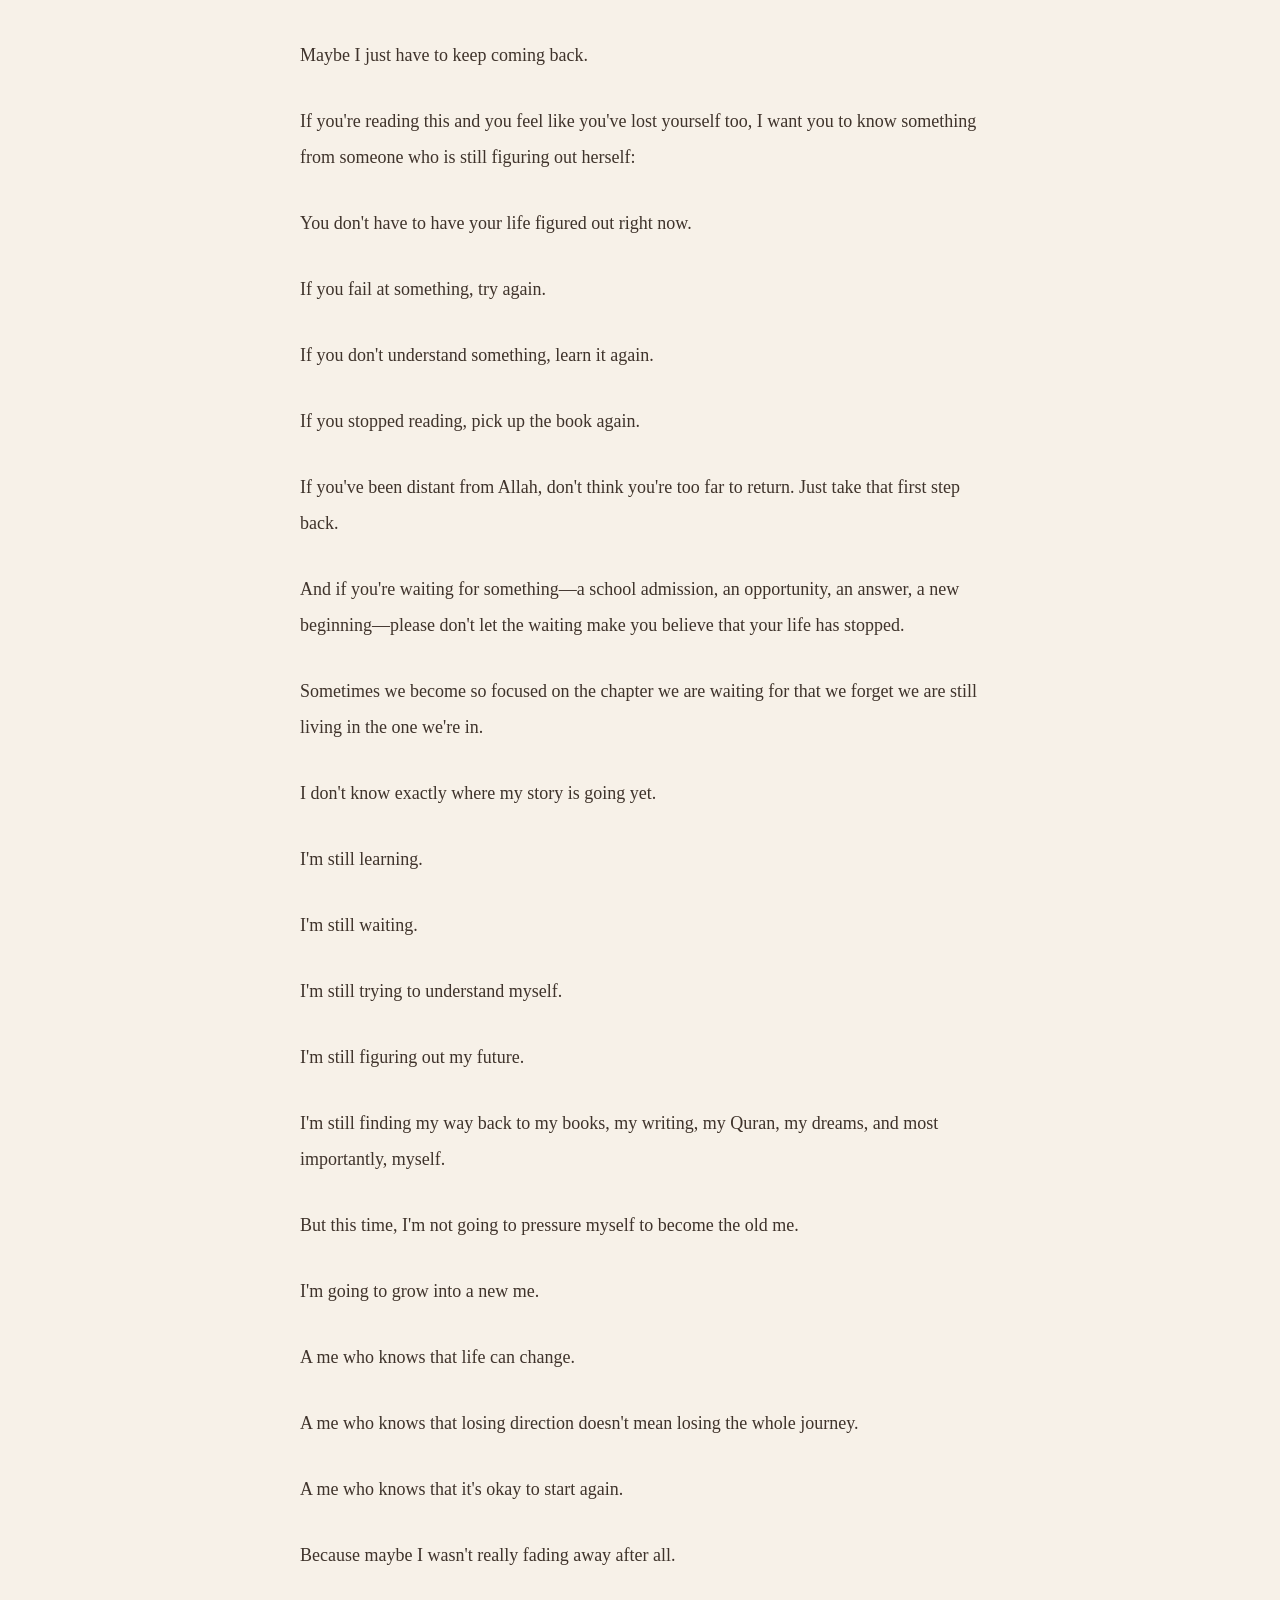
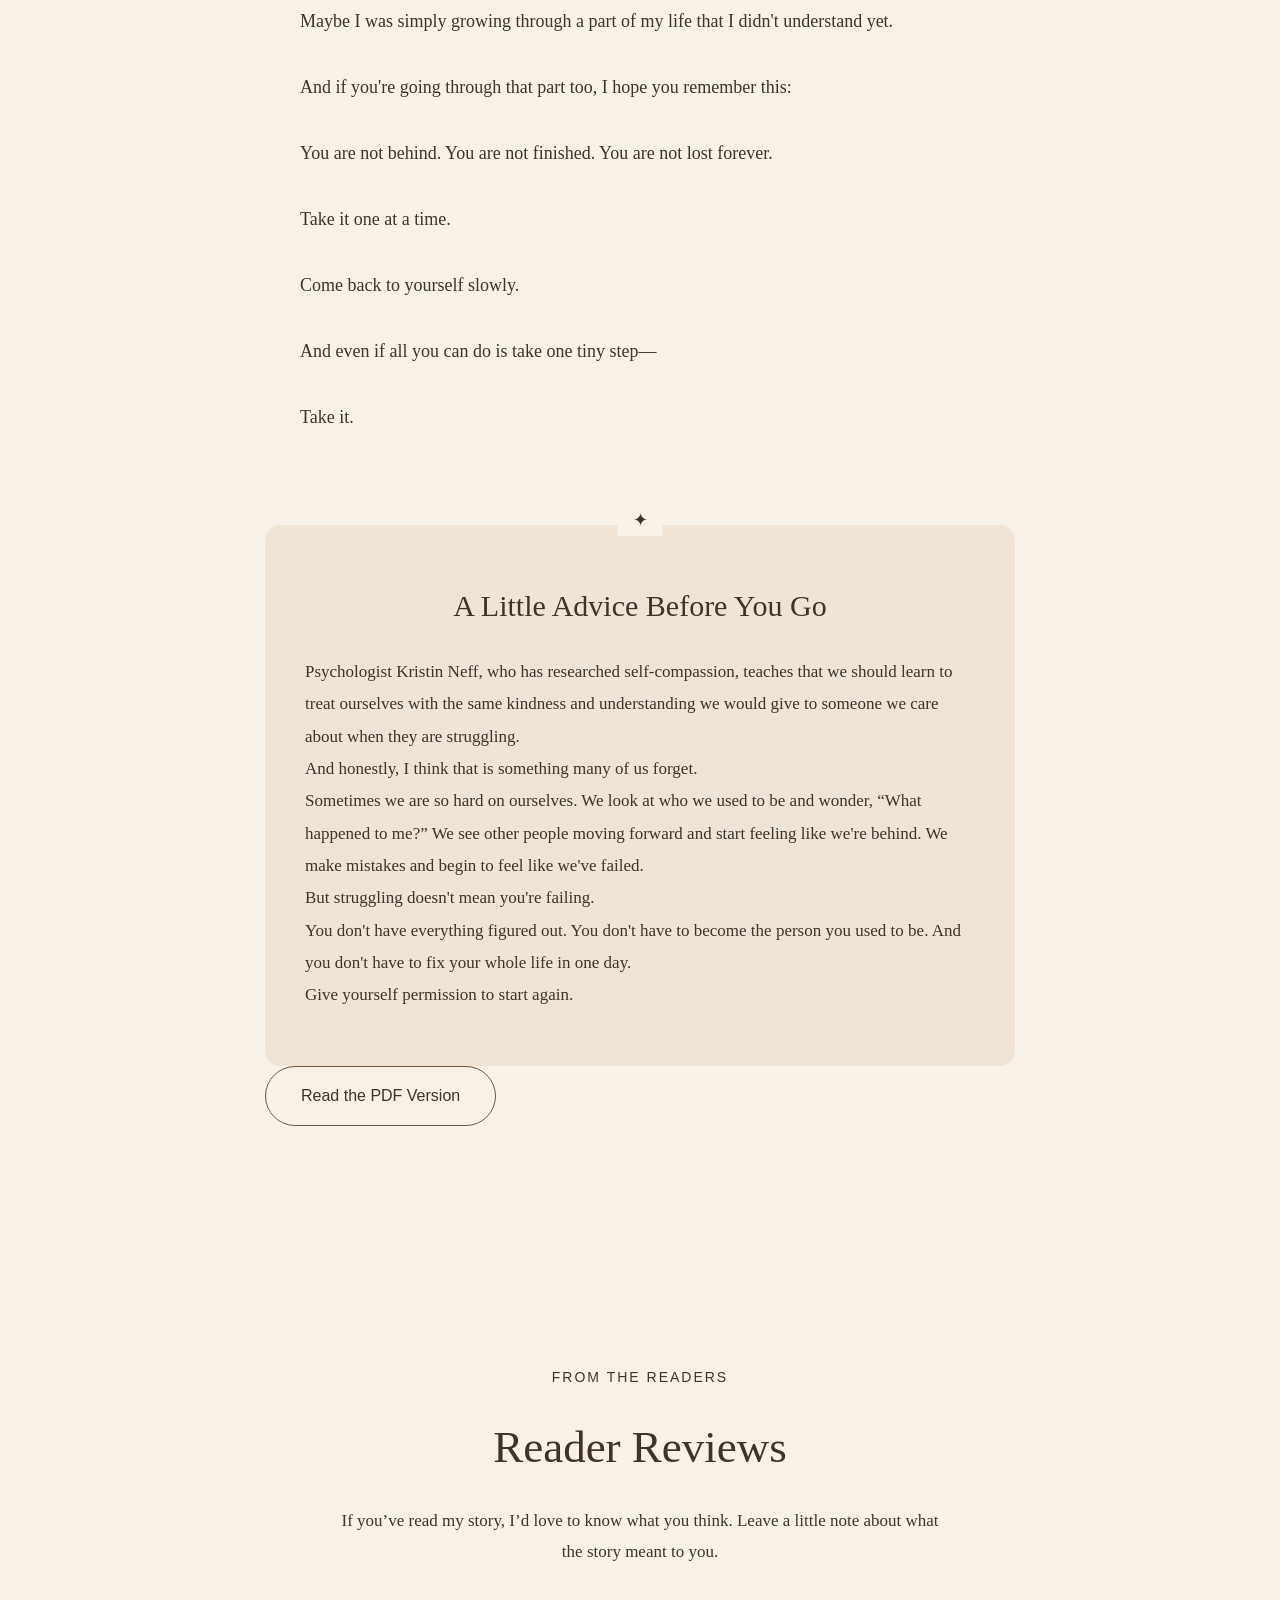
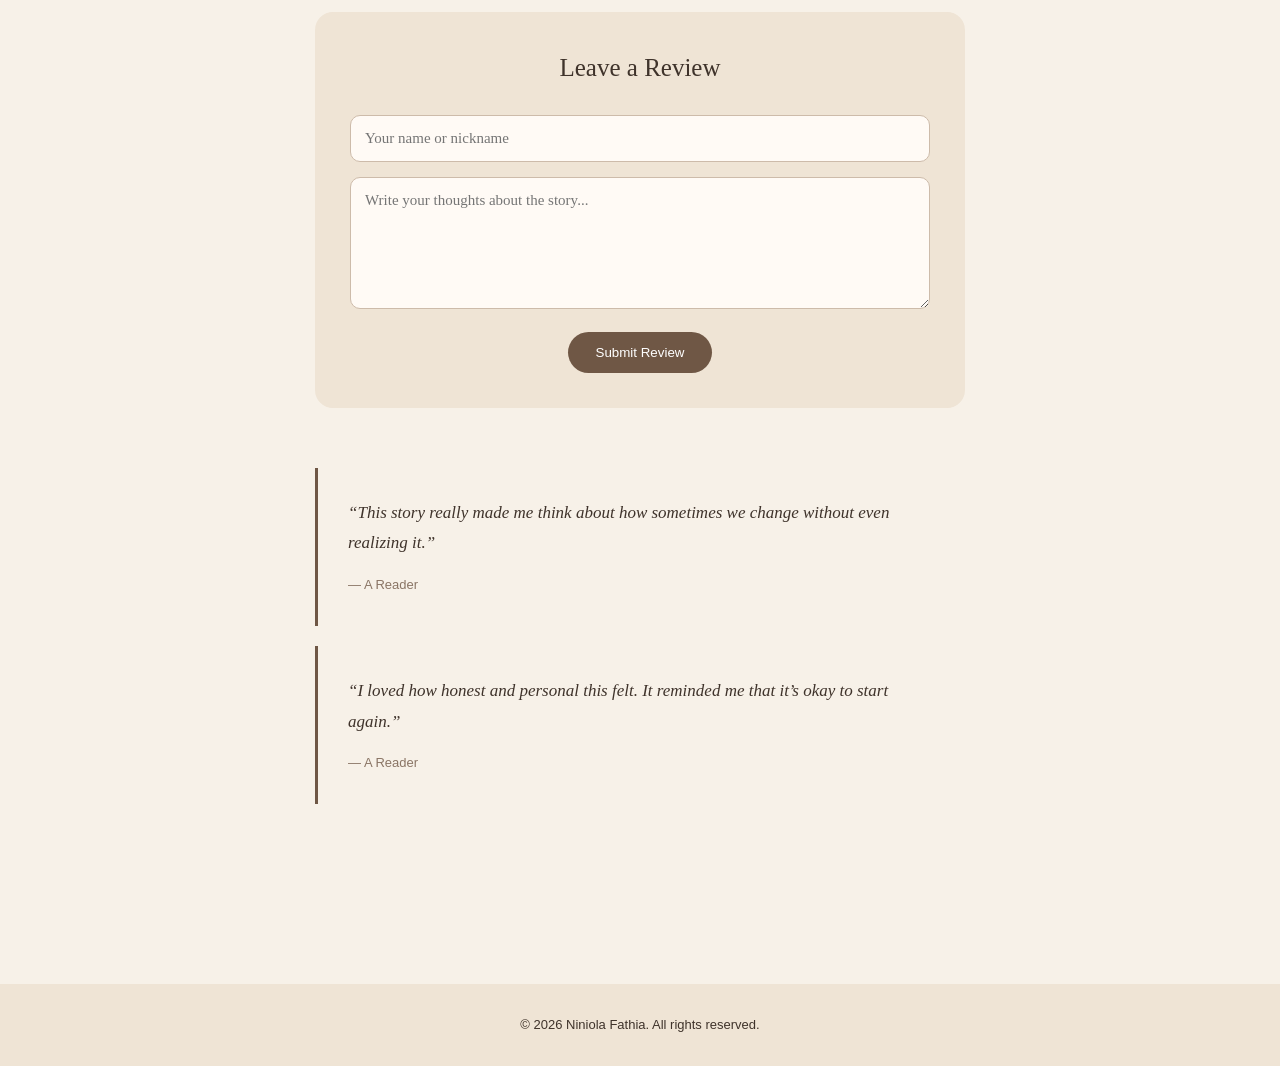
==== commit f50eea2a: "Add files via upload" ====
--- a/story.html
+++ b/story.html
@@ -289,57 +289,68 @@
         </article>
 
     </main>
+<section class="reviews">
+
+            <p class="small-text">FROM THE READERS</p>
+
+            <h2>Reader Reviews</h2>
+
+            <p class="reviews-intro">
+                If you’ve read my story, I’d love to know what you think.
+                Leave a little note about what the story meant to you.
+            </p>
+
+            <form class="review-form"
+                  action="https://formspree.io/f/xeaovrvv"
+                  method="POST">
+
+                <h3>Leave a Review</h3>
+
+                <input
+                    type="text"
+                    name="name"
+                    placeholder="Your name or nickname"
+                    required
+                >
+
+                <textarea
+                    name="review"
+                    placeholder="Write your thoughts about the story..."
+                    rows="6"
+                    required
+                ></textarea>
+
+                <button type="submit">Submit Review</button>
+
+            </form>
+
+            <div class="review-list">
+
+                <div class="review-card">
+                    <p class="review-text">
+                        “This story really made me think about how sometimes
+                        we change without even realizing it.”
+                    </p>
+                    <p class="review-name">— A Reader</p>
+                </div>
+
+                <div class="review-card">
+                    <p class="review-text">
+                        “I loved how honest and personal this felt.
+                        It reminded me that it’s okay to start again.”
+                    </p>
+                    <p class="review-name">— A Reader</p>
+                </div>
+
+            </div>
+
+        </section>
+
+    </main>
 
     <footer>
         <p>© 2026 Niniola Fathia. All rights reserved.</p>
     </footer>
-<section class="reviews">
-    <p class="small-text">FROM THE READERS</p>
-
-    <h2>Reader Reviews</h2>
-
-    <p class="reviews-intro">
-        If you’ve read my story, I’d love to know what you think.
-        Leave a little note about what the story meant to you.
-    </p>
-
-    <div class="review-form">
-        <h3>Leave a Review</h3>
-
-        <input
-            type="text"
-            placeholder="Your name or nickname"
-            required
-        >
-
-        <textarea
-            placeholder="Write your thoughts about the story..."
-            rows="6"
-            required
-        ></textarea>
-
-        <button type="submit">Submit Review</button>
-    </div>
-
-    <div class="review-list">
-
-        <div class="review-card">
-            <p class="review-text">
-                “This story really made me think about how sometimes
-                we change without even realizing it.”
-            </p>
-            <p class="review-name">— A Reader</p>
-        </div>
-
-        <div class="review-card">
-            <p class="review-text">
-                “I loved how honest and personal this felt.
-                It reminded me that it’s okay to start again.”
-            </p>
-            <p class="review-name">— A Reader</p>
-        </div>
-
-    </div>
-</section>
+
 </body>
 </html>
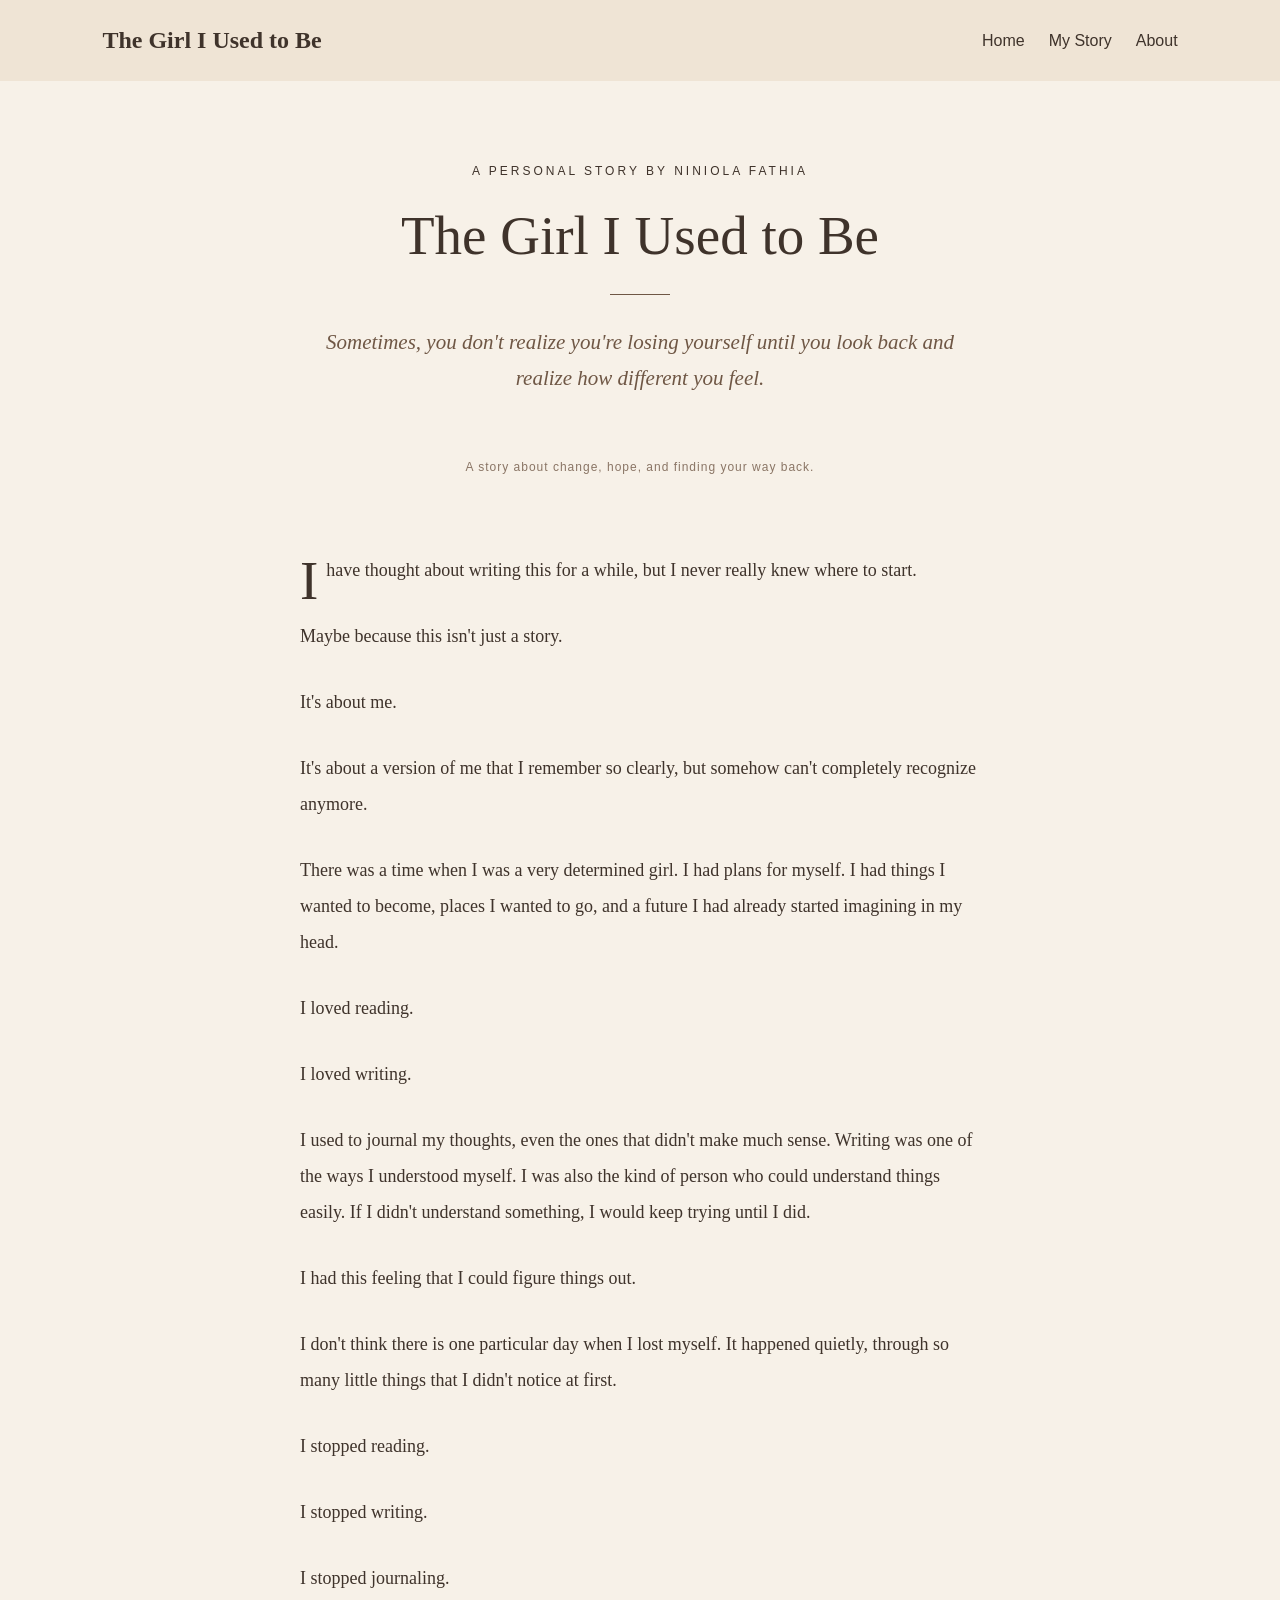
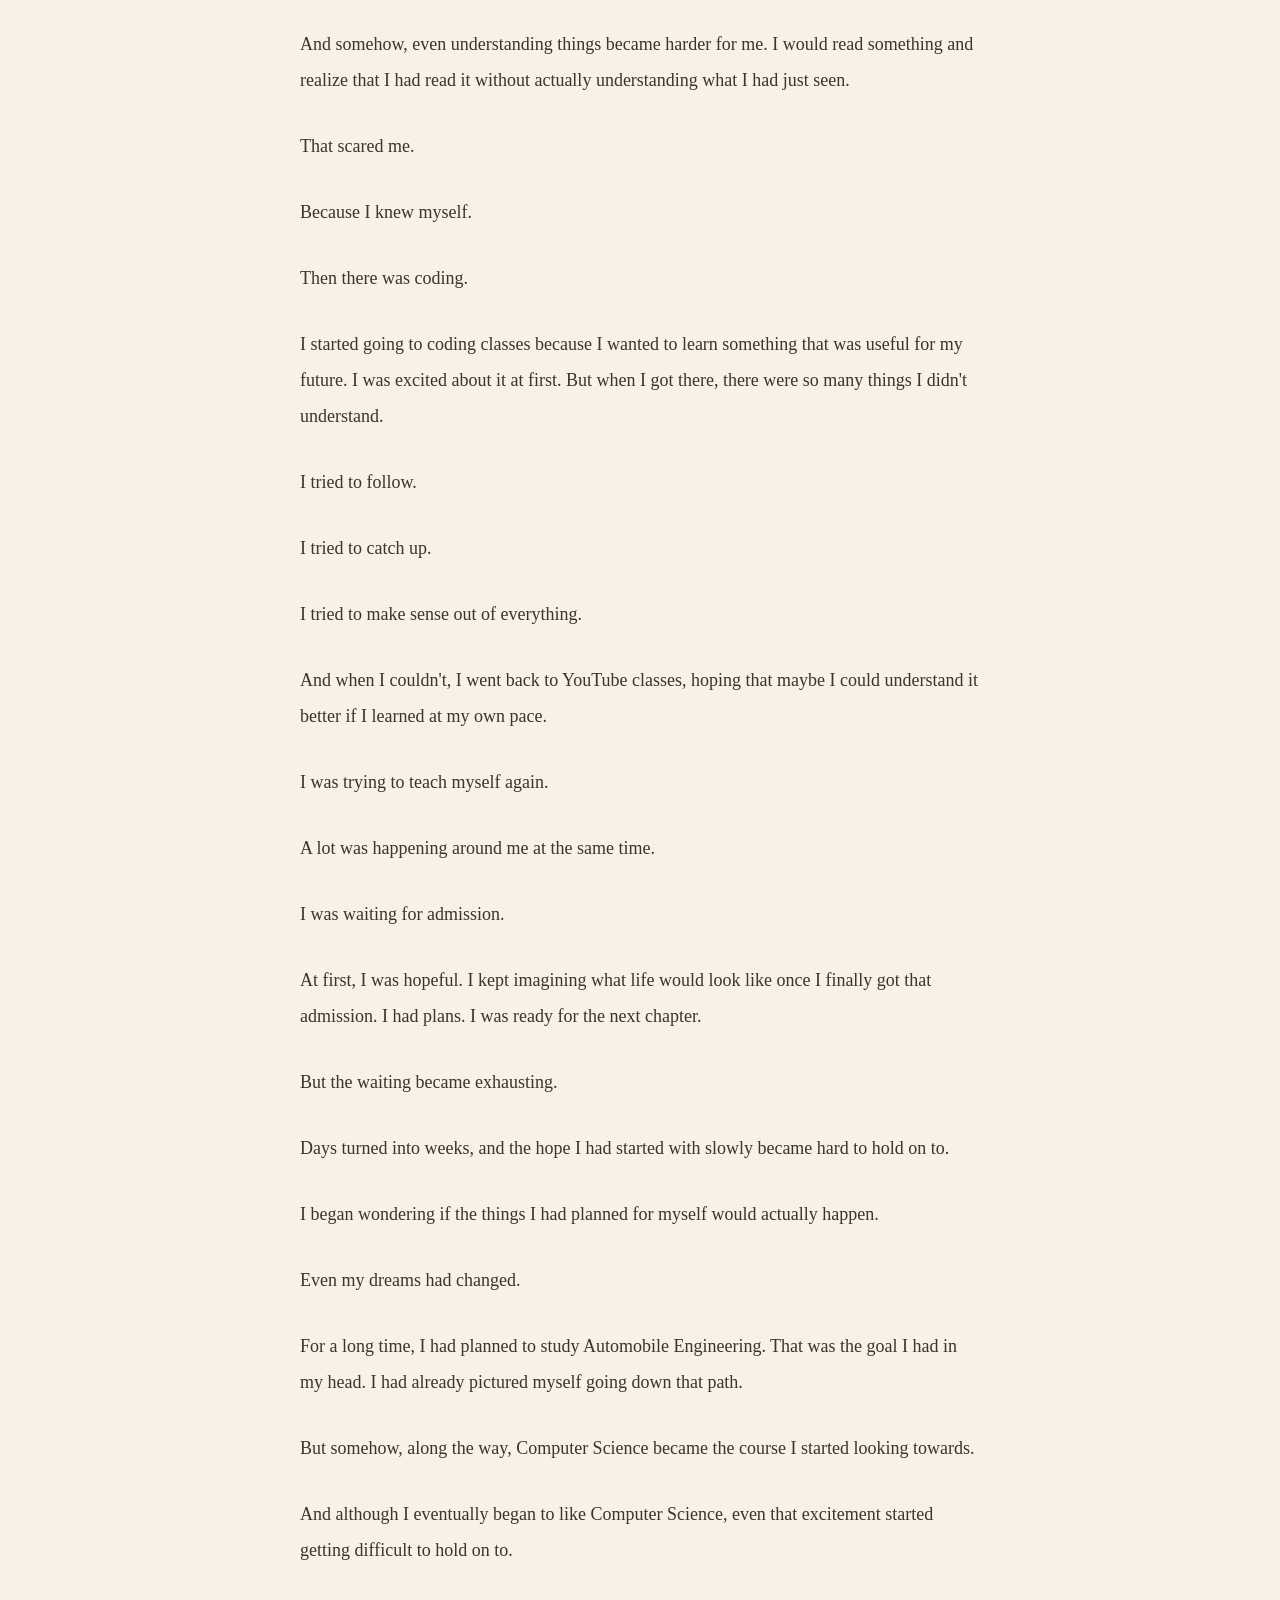
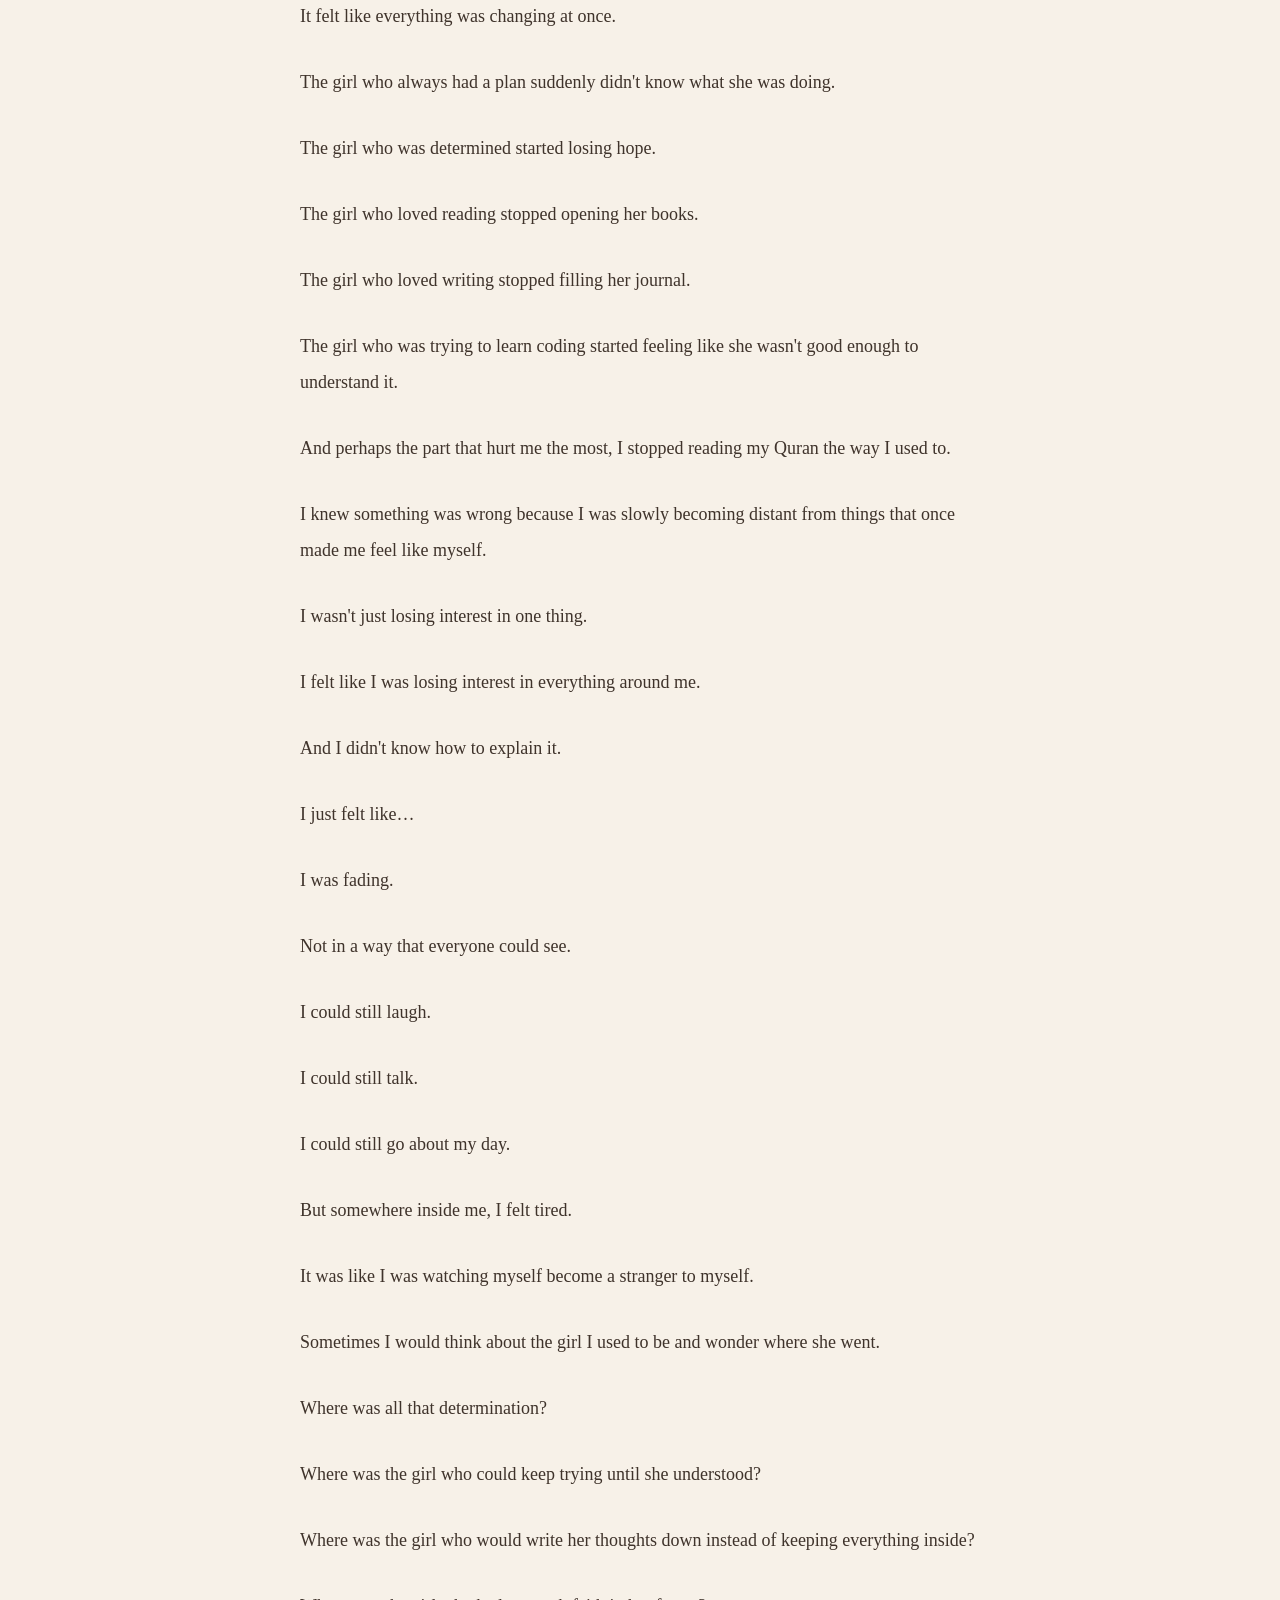
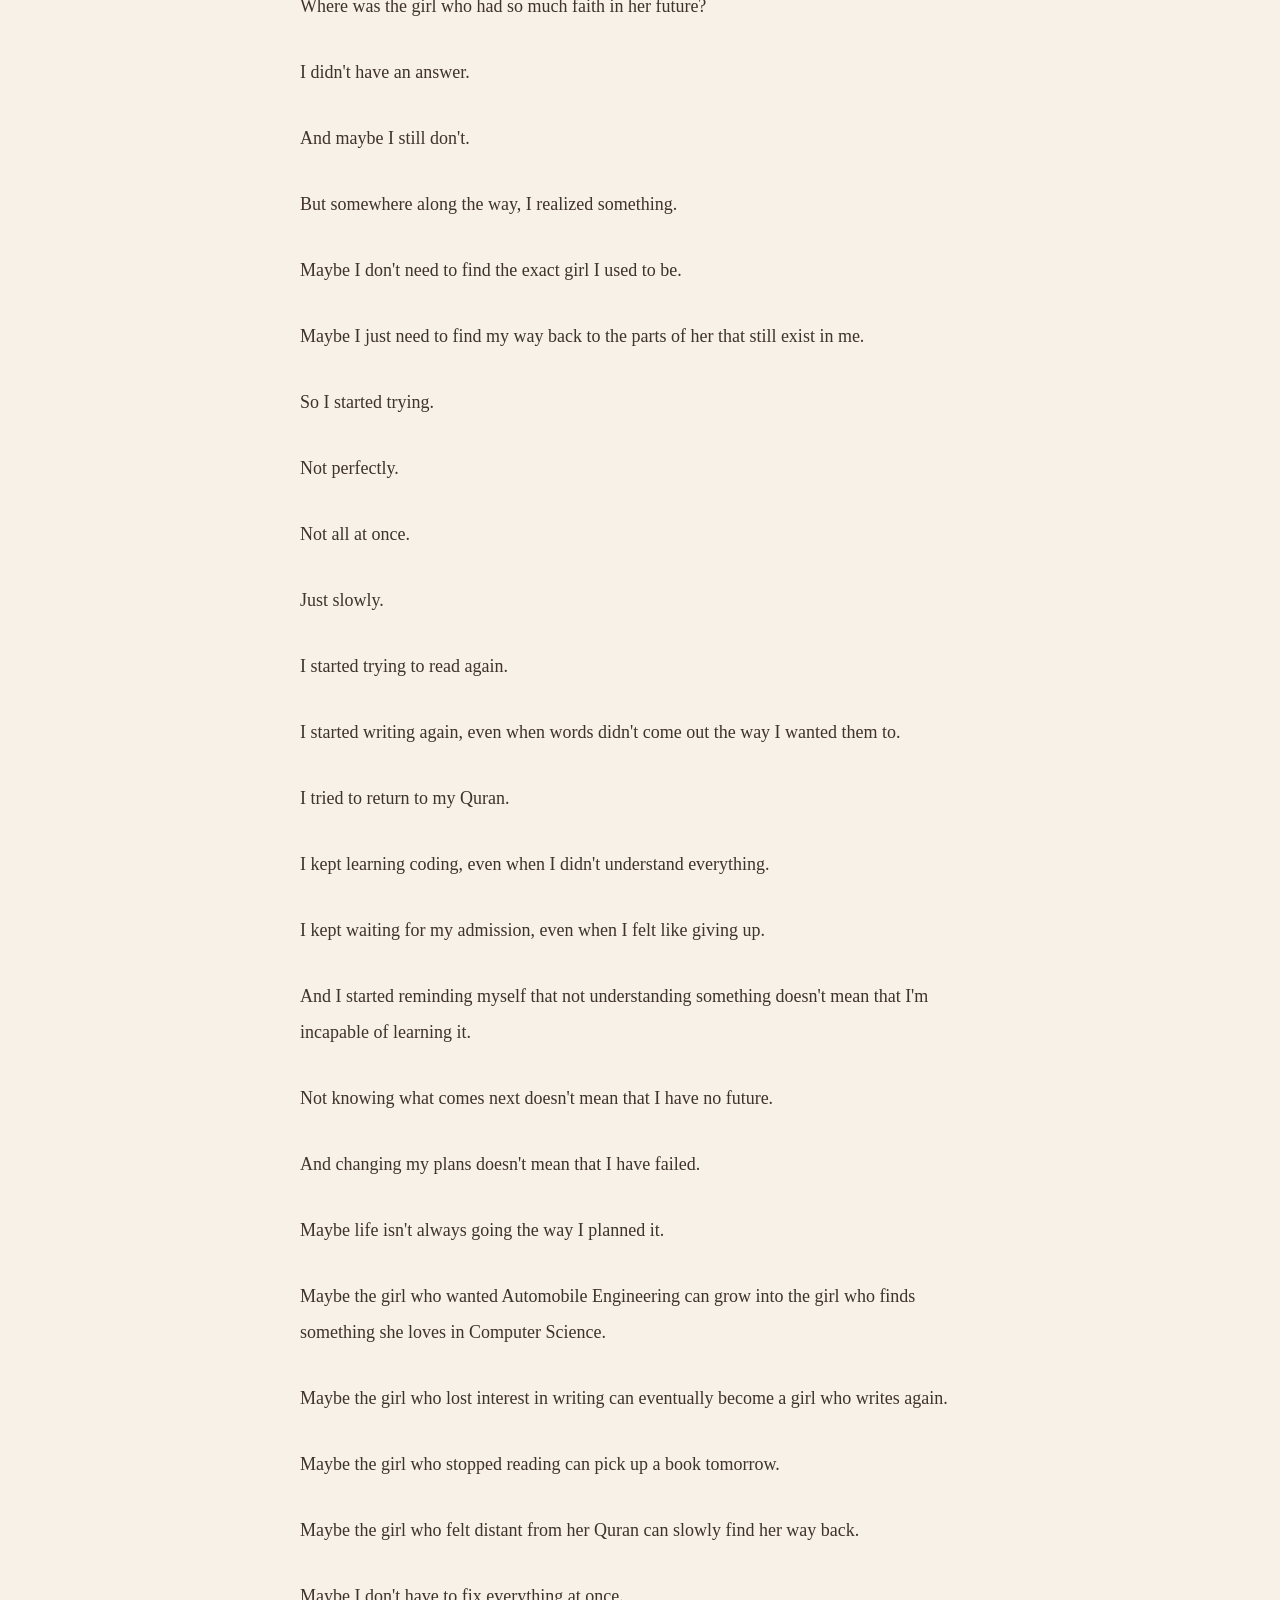
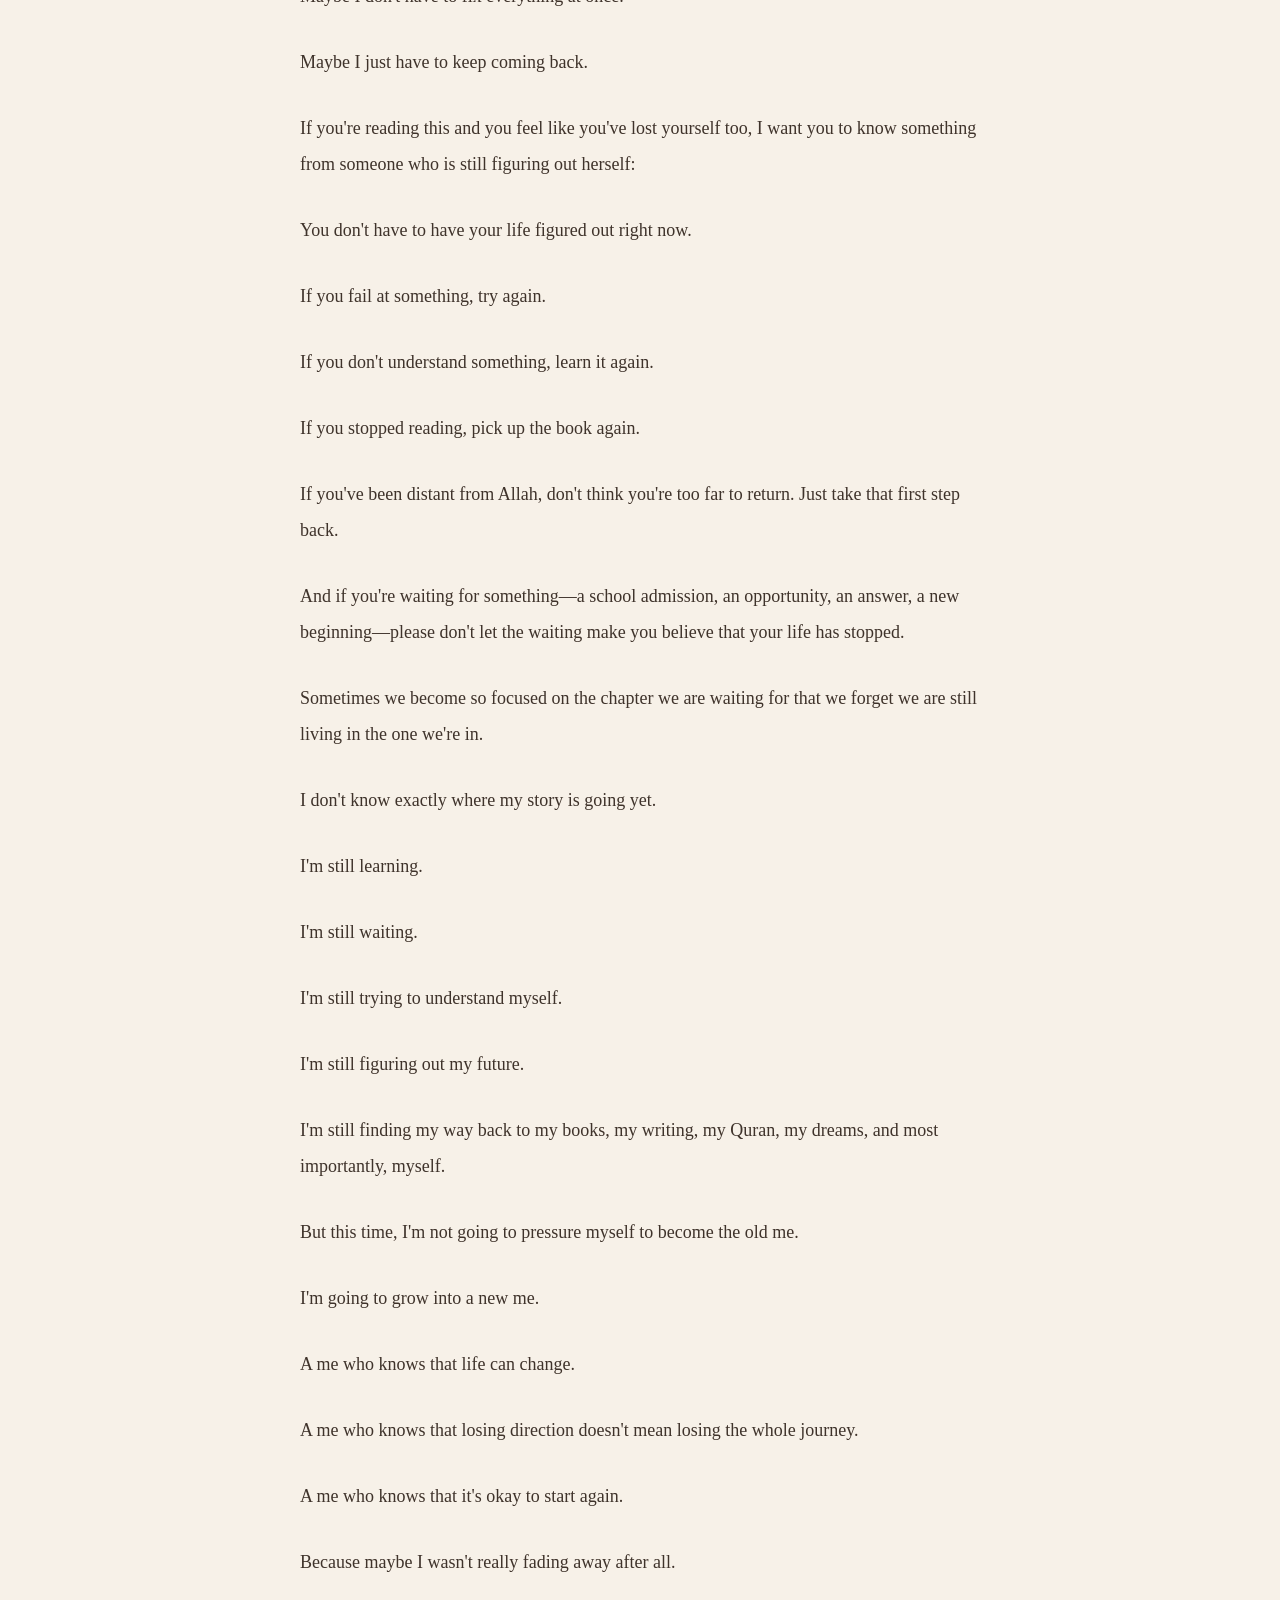
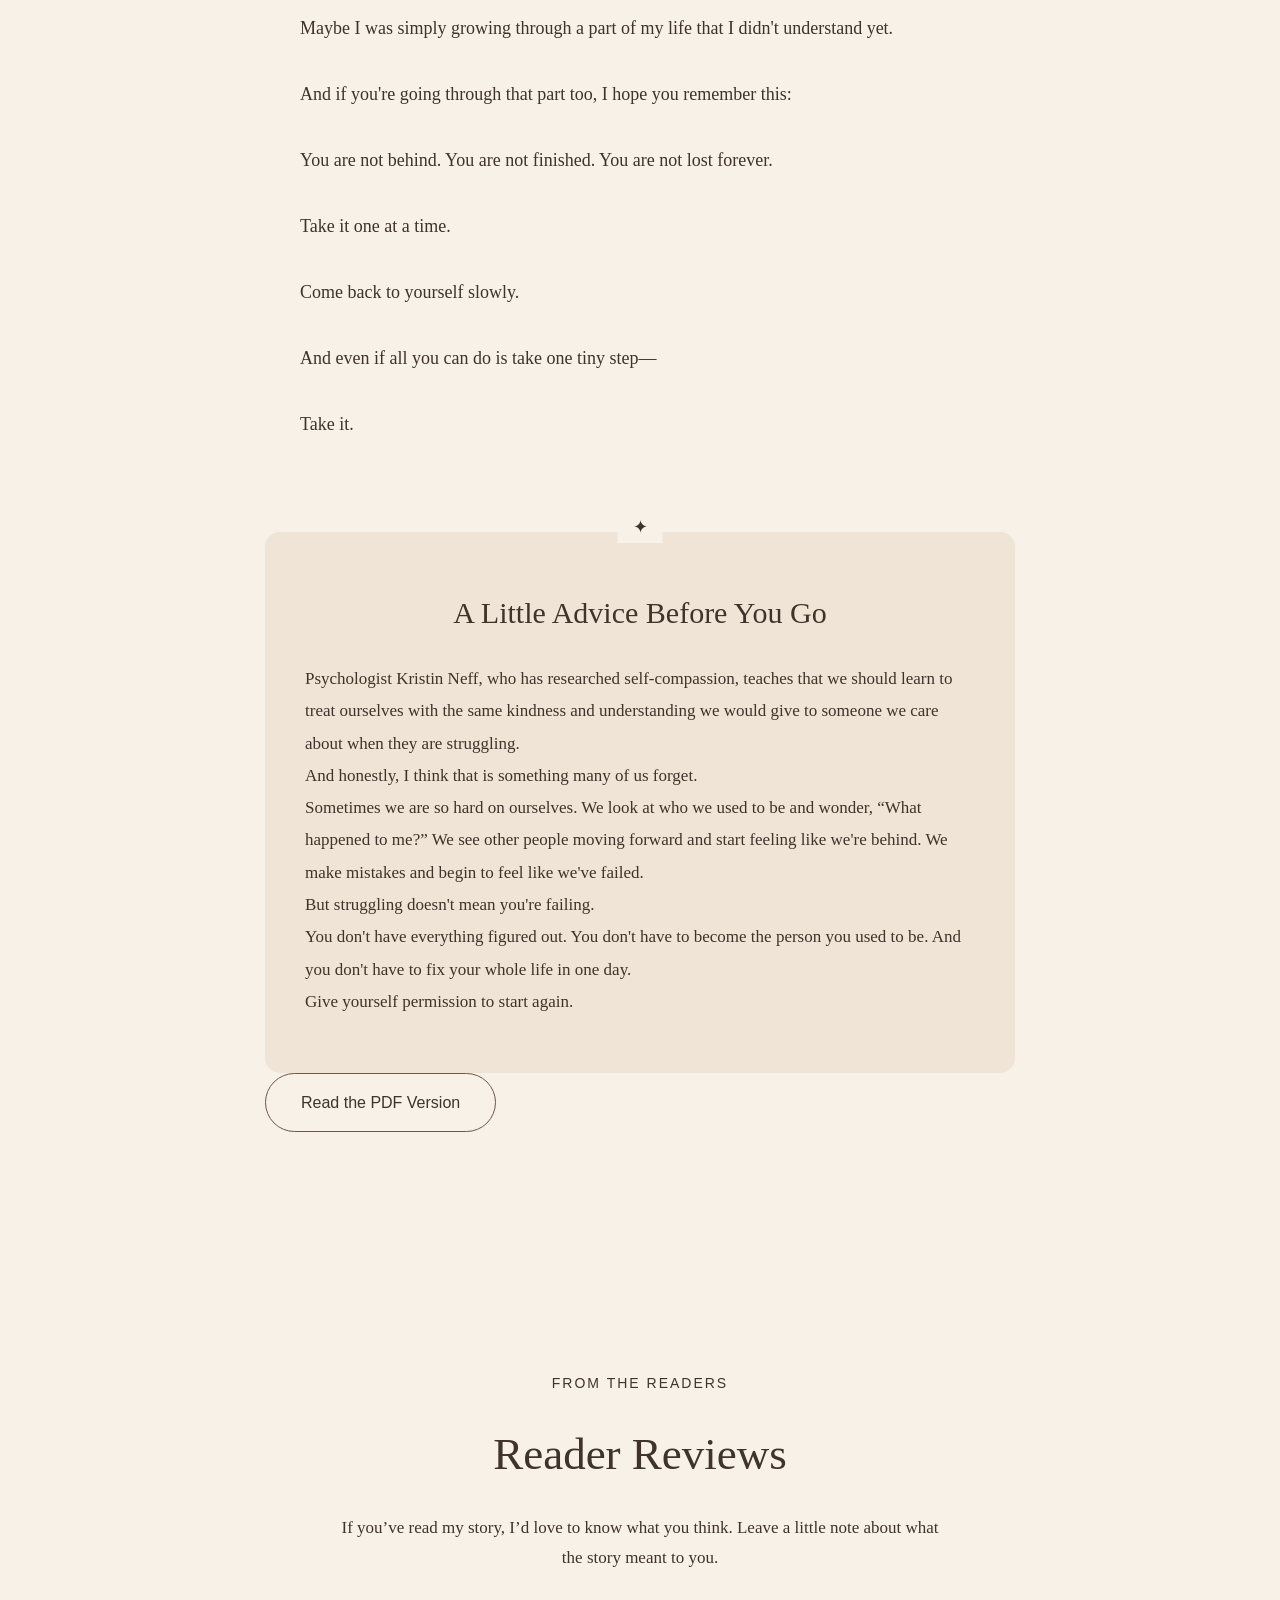
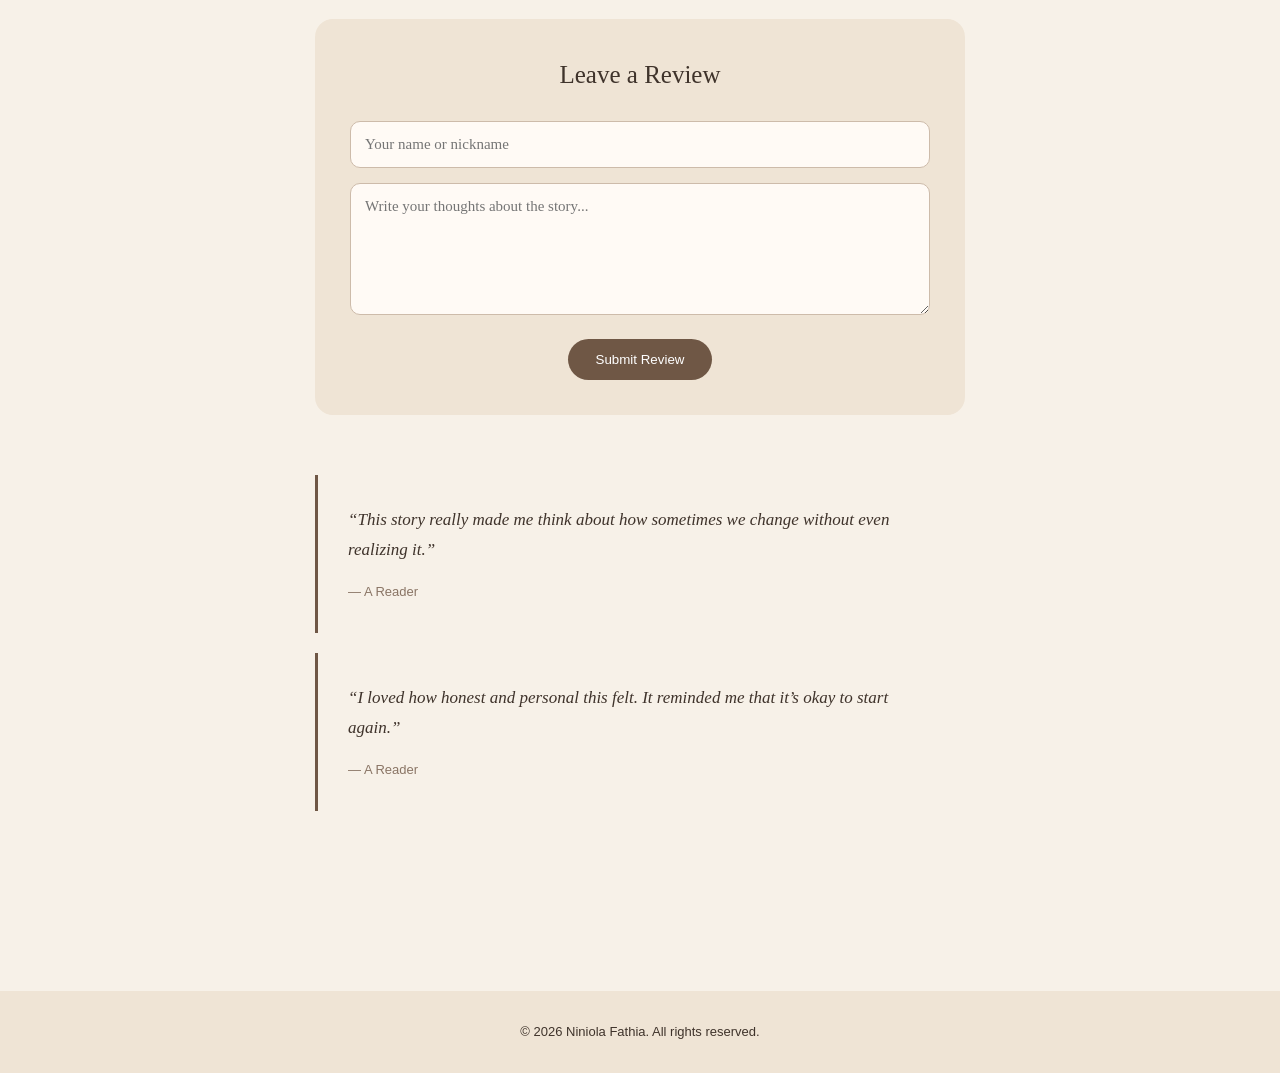
==== commit 747b016c: "Update story.html" ====
--- a/story.html
+++ b/story.html
@@ -3,7 +3,7 @@
 <head>
     <meta charset="UTF-8">
     <meta name="viewport" content="width=device-width, initial-scale=1.0">
-
+    <meta name="description" content="The Girl I Used to Be by Niniola Fathia — a personal story about losing yourself, finding your way back, and learning to begin again.">
     <title>The Girl I Used to Be | Niniola Fathia</title>
 
     <link rel="stylesheet" href="style.css">
@@ -13,8 +13,7 @@
 
     <header>
         <nav>
-            <h2>The Girl I Used to Be</h2>
-
+            <h1>The Girl I Used to Be</h1>
             <div>
                 <a href="index.html">Home</a>
                 <a href="story.html">My Story</a>
@@ -353,4 +352,4 @@
     </footer>
 
 </body>
-</html>+</html>
